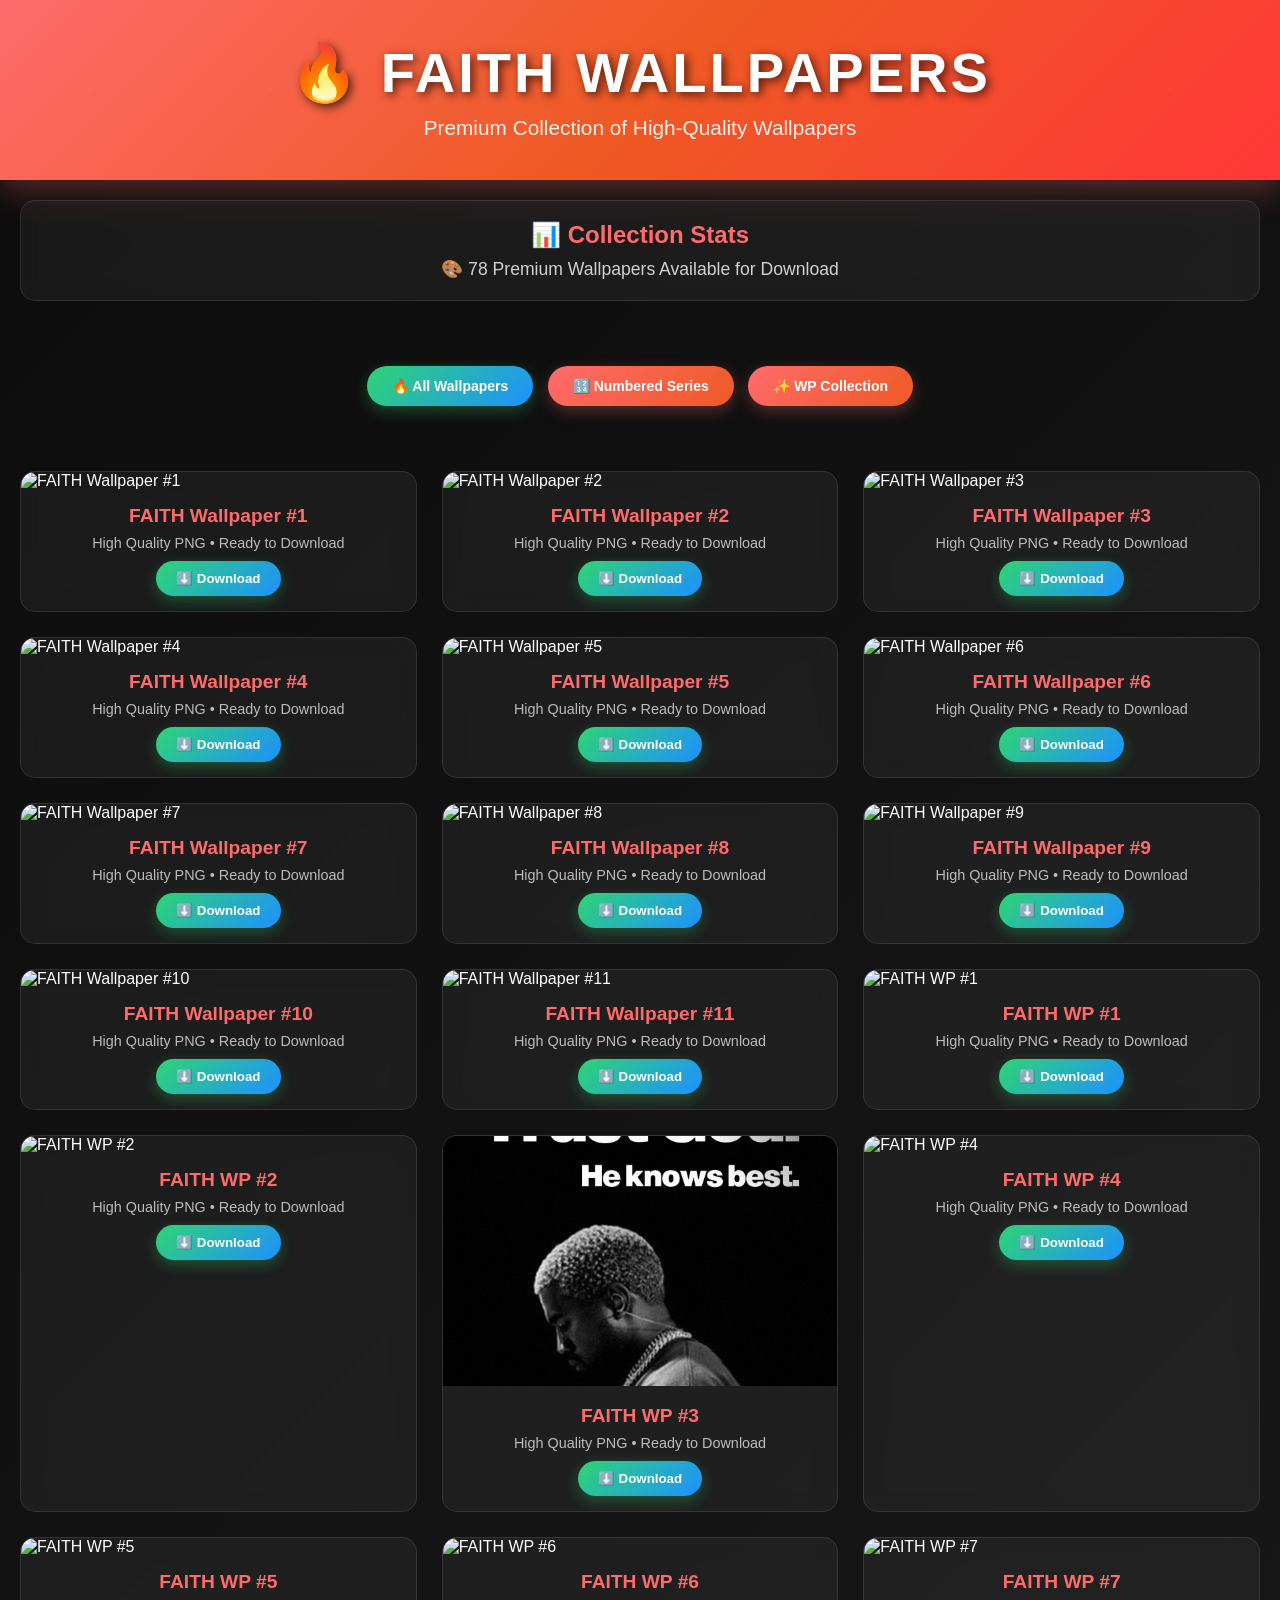
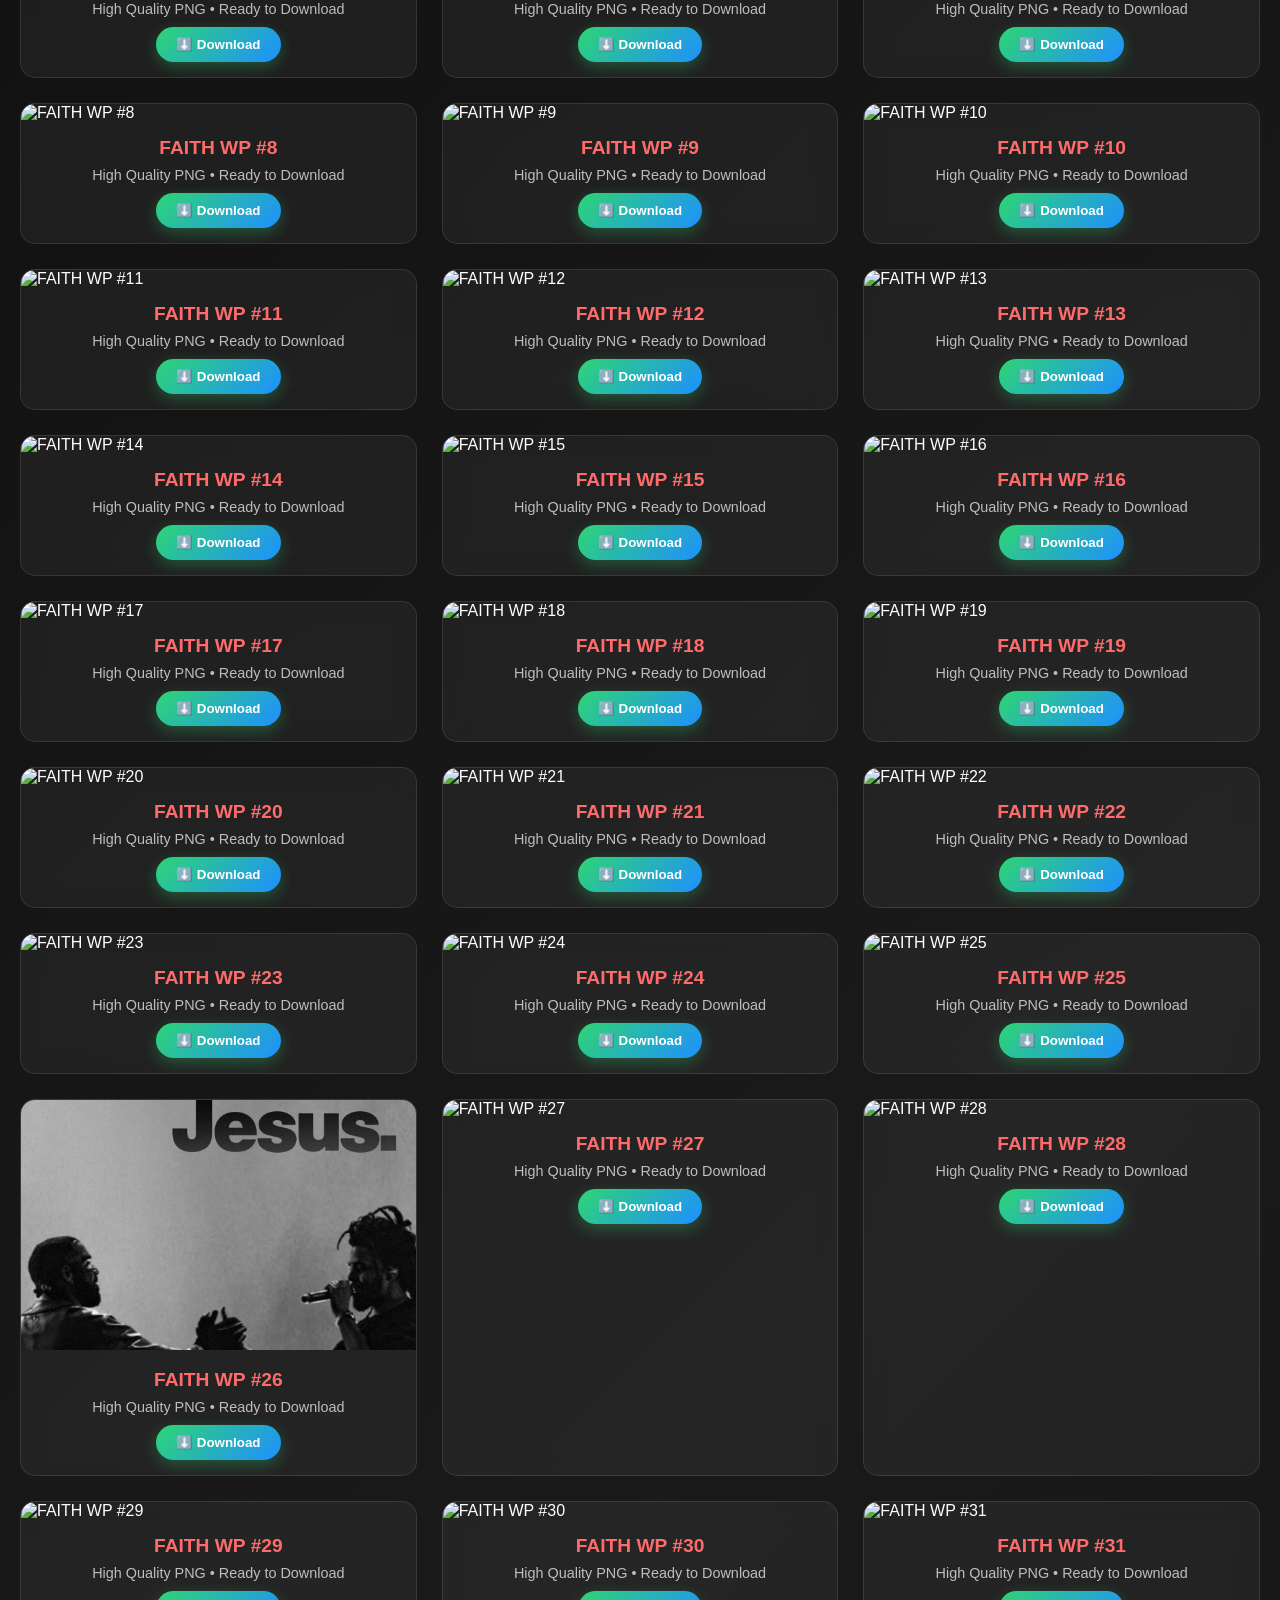
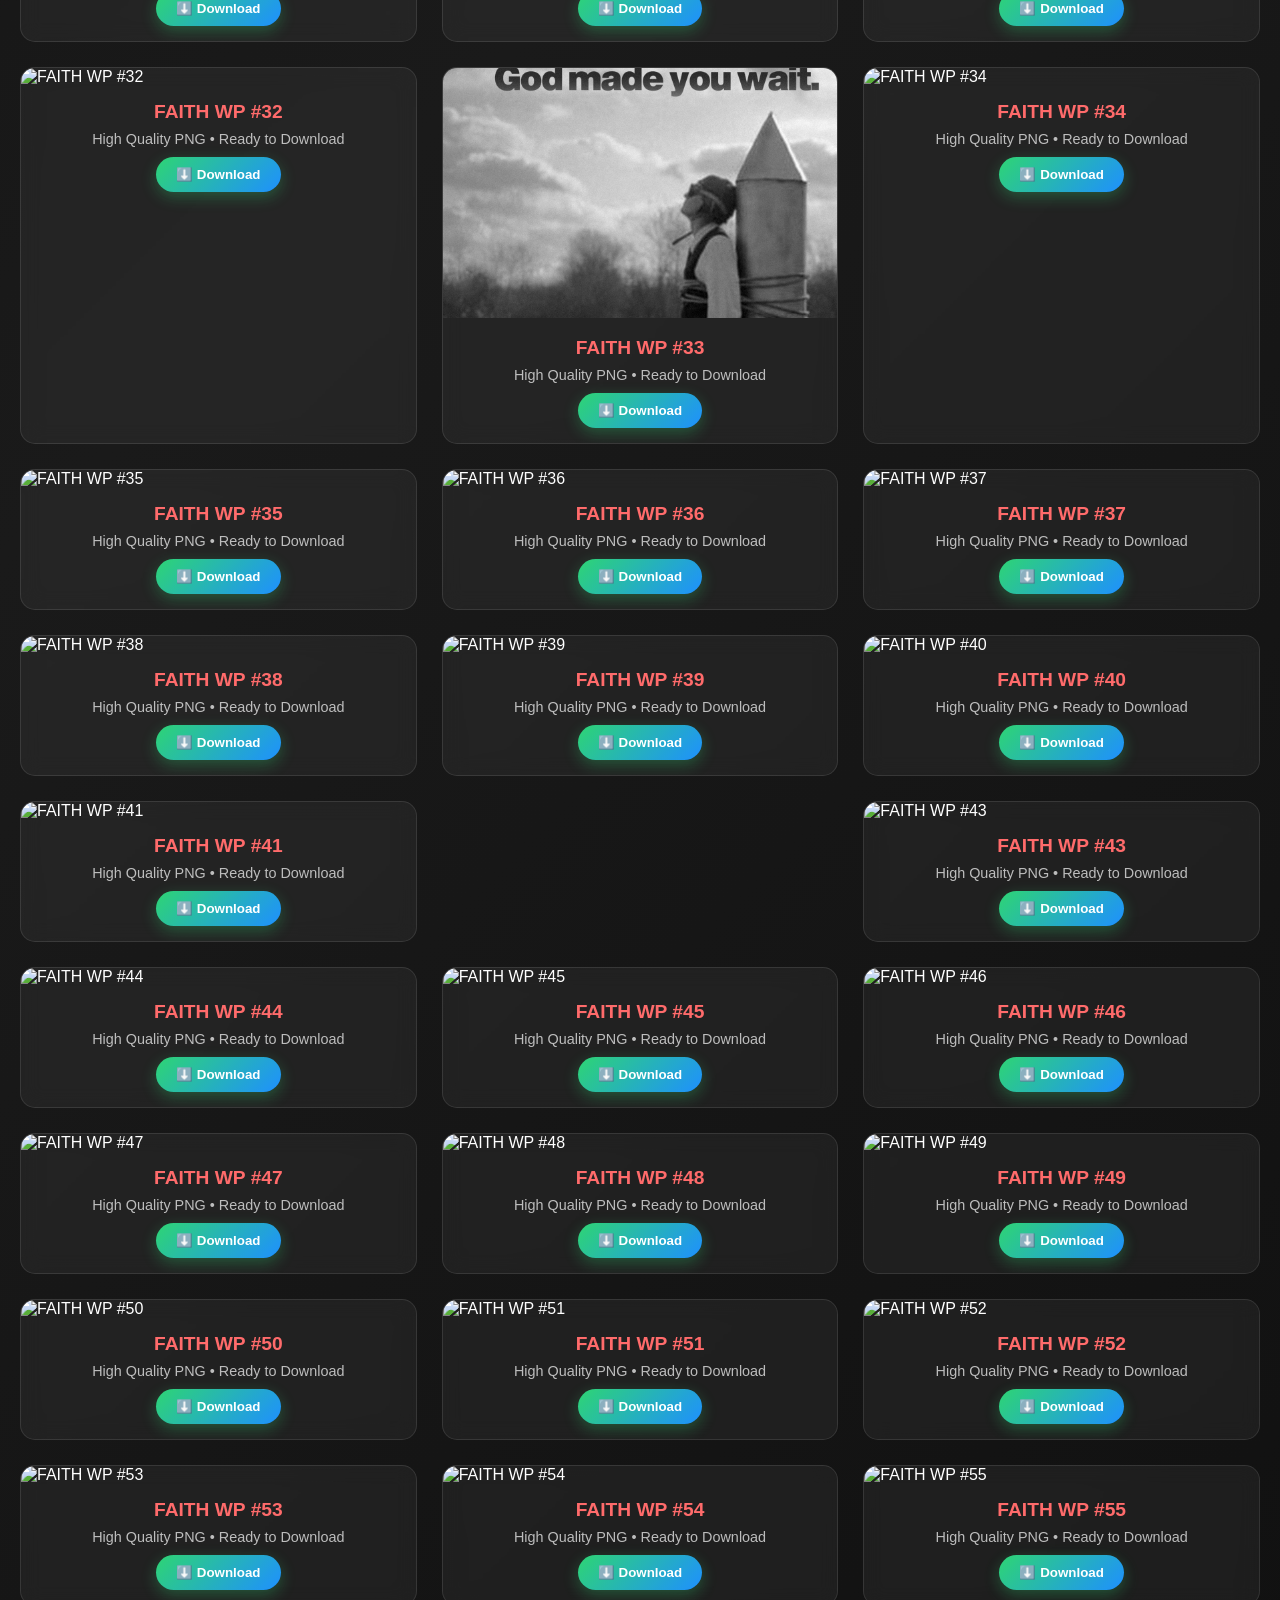
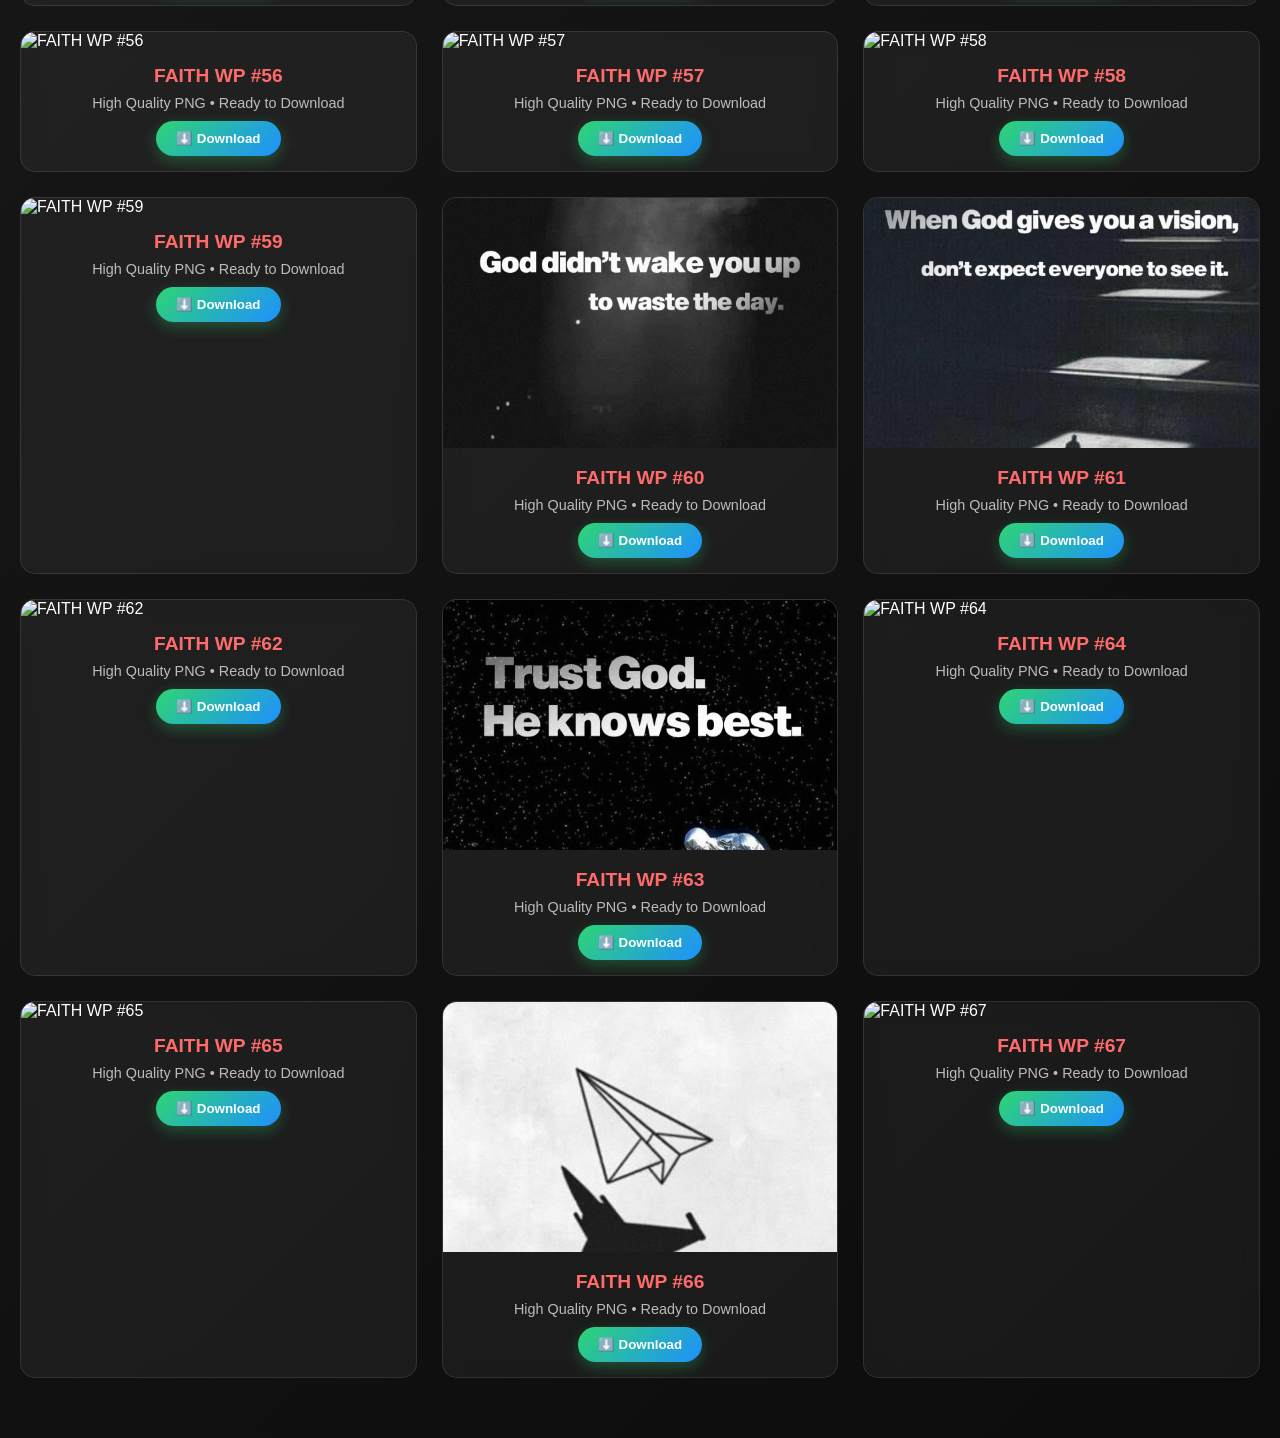
==== index.html @ 8d37fe73 "Initial commit" ====
<!DOCTYPE html>
<html lang="en">

<head>
   <meta charset="UTF-8">
   <meta name="viewport" content="width=device-width, initial-scale=1.0">
   <title>FAITH WALLPAPERS - Premium Collection</title>
   <style>
      * {
         margin: 0;
         padding: 0;
         box-sizing: border-box;
      }

      body {
         font-family: 'Arial', sans-serif;
         background: linear-gradient(135deg, #0c0c0c 0%, #1a1a1a 50%, #0c0c0c 100%);
         color: #ffffff;
         min-height: 100vh;
         overflow-x: hidden;
      }

      /* Header */
      .header {
         text-align: center;
         padding: 40px 20px;
         background: linear-gradient(135deg, #ff6b6b 0%, #ee5a24 50%, #ff3838 100%);
         box-shadow: 0 10px 30px rgba(255, 107, 107, 0.3);
         position: relative;
         overflow: hidden;
      }

      .header::before {
         content: '';
         position: absolute;
         top: 0;
         left: 0;
         right: 0;
         bottom: 0;
         background: url('data:image/svg+xml,<svg xmlns="http://www.w3.org/2000/svg" viewBox="0 0 100 100"><defs><pattern id="grain" width="100" height="100" patternUnits="userSpaceOnUse"><circle cx="50" cy="50" r="1" fill="rgba(255,255,255,0.1)"/></pattern></defs><rect width="100" height="100" fill="url(%23grain)"/></svg>');
         opacity: 0.3;
      }

      .header h1 {
         font-size: 3.5em;
         font-weight: bold;
         text-shadow: 3px 3px 10px rgba(0, 0, 0, 0.7);
         margin-bottom: 10px;
         letter-spacing: 3px;
         position: relative;
         z-index: 1;
      }

      .header p {
         font-size: 1.3em;
         opacity: 0.9;
         position: relative;
         z-index: 1;
      }

      /* Stats */
      .stats {
         text-align: center;
         padding: 20px;
         background: rgba(255, 255, 255, 0.05);
         margin: 20px;
         border-radius: 15px;
         backdrop-filter: blur(10px);
         border: 1px solid rgba(255, 255, 255, 0.1);
      }

      .stats h3 {
         font-size: 1.5em;
         margin-bottom: 10px;
         color: #ff6b6b;
      }

      .stats p {
         font-size: 1.1em;
         opacity: 0.8;
      }

      /* Gallery Container */
      .gallery-container {
         padding: 40px 20px;
         max-width: 1400px;
         margin: 0 auto;
      }

      /* Filter Controls */
      .filter-controls {
         text-align: center;
         margin-bottom: 40px;
      }

      .filter-btn {
         background: linear-gradient(135deg, #ff6b6b, #ee5a24);
         color: white;
         border: none;
         padding: 12px 25px;
         margin: 5px;
         border-radius: 25px;
         cursor: pointer;
         font-size: 14px;
         font-weight: bold;
         transition: all 0.3s ease;
         box-shadow: 0 5px 15px rgba(255, 107, 107, 0.3);
      }

      .filter-btn:hover {
         transform: translateY(-2px);
         box-shadow: 0 8px 25px rgba(255, 107, 107, 0.4);
      }

      .filter-btn.active {
         background: linear-gradient(135deg, #2ed573, #1e90ff);
         box-shadow: 0 5px 15px rgba(46, 213, 115, 0.3);
      }

      /* Gallery Grid */
      .gallery {
         display: grid;
         grid-template-columns: repeat(auto-fill, minmax(300px, 1fr));
         gap: 25px;
         padding: 20px 0;
      }

      .gallery-item {
         position: relative;
         background: rgba(255, 255, 255, 0.05);
         border-radius: 15px;
         overflow: hidden;
         transition: all 0.4s ease;
         border: 1px solid rgba(255, 255, 255, 0.1);
         backdrop-filter: blur(10px);
         cursor: pointer;
      }

      .gallery-item:hover {
         transform: translateY(-10px) scale(1.02);
         box-shadow: 0 20px 40px rgba(255, 107, 107, 0.3);
         border-color: #ff6b6b;
      }

      .gallery-item img {
         width: 100%;
         height: 250px;
         object-fit: cover;
         transition: transform 0.4s ease;
      }

      .gallery-item:hover img {
         transform: scale(1.1);
      }

      .gallery-item-info {
         padding: 15px;
         text-align: center;
      }

      .gallery-item-info h3 {
         font-size: 1.2em;
         margin-bottom: 8px;
         color: #ff6b6b;
      }

      .gallery-item-info p {
         opacity: 0.7;
         font-size: 0.9em;
      }

      .download-btn {
         background: linear-gradient(135deg, #2ed573, #1e90ff);
         color: white;
         border: none;
         padding: 10px 20px;
         border-radius: 20px;
         cursor: pointer;
         font-weight: bold;
         margin-top: 10px;
         transition: all 0.3s ease;
         box-shadow: 0 5px 15px rgba(46, 213, 115, 0.3);
      }

      .download-btn:hover {
         transform: translateY(-2px);
         box-shadow: 0 8px 25px rgba(46, 213, 115, 0.4);
      }

      /* Modal */
      .modal {
         display: none;
         position: fixed;
         z-index: 1000;
         left: 0;
         top: 0;
         width: 100%;
         height: 100%;
         background: rgba(0, 0, 0, 0.95);
         backdrop-filter: blur(10px);
      }

      .modal-content {
         position: relative;
         margin: auto;
         padding: 20px;
         width: 90%;
         max-width: 1000px;
         height: 100%;
         display: flex;
         align-items: center;
         justify-content: center;
         flex-direction: column;
      }

      .modal img {
         max-width: 100%;
         max-height: 80vh;
         border-radius: 15px;
         box-shadow: 0 20px 60px rgba(255, 107, 107, 0.5);
      }

      .modal-info {
         text-align: center;
         margin-top: 20px;
         color: white;
      }

      .modal-info h2 {
         font-size: 2em;
         margin-bottom: 10px;
         color: #ff6b6b;
      }

      .modal-controls {
         display: flex;
         gap: 15px;
         margin-top: 20px;
         flex-wrap: wrap;
         justify-content: center;
      }

      .modal-btn {
         background: linear-gradient(135deg, #ff6b6b, #ee5a24);
         color: white;
         border: none;
         padding: 12px 25px;
         border-radius: 25px;
         cursor: pointer;
         font-weight: bold;
         transition: all 0.3s ease;
         box-shadow: 0 5px 15px rgba(255, 107, 107, 0.3);
      }

      .modal-btn:hover {
         transform: translateY(-2px);
         box-shadow: 0 8px 25px rgba(255, 107, 107, 0.4);
      }

      .modal-btn.download {
         background: linear-gradient(135deg, #2ed573, #1e90ff);
         box-shadow: 0 5px 15px rgba(46, 213, 115, 0.3);
      }

      .modal-btn.download:hover {
         box-shadow: 0 8px 25px rgba(46, 213, 115, 0.4);
      }

      .close {
         position: absolute;
         top: 20px;
         right: 30px;
         color: #fff;
         font-size: 40px;
         font-weight: bold;
         cursor: pointer;
         z-index: 1001;
         transition: all 0.3s ease;
      }

      .close:hover {
         color: #ff6b6b;
         transform: scale(1.2);
      }

      /* Navigation arrows */
      .nav-arrow {
         position: absolute;
         top: 50%;
         transform: translateY(-50%);
         background: rgba(255, 107, 107, 0.8);
         color: white;
         border: none;
         width: 60px;
         height: 60px;
         border-radius: 50%;
         font-size: 24px;
         cursor: pointer;
         transition: all 0.3s ease;
         z-index: 1001;
      }

      .nav-arrow:hover {
         background: rgba(255, 107, 107, 1);
         transform: translateY(-50%) scale(1.1);
      }

      .nav-arrow.prev {
         left: 30px;
      }

      .nav-arrow.next {
         right: 30px;
      }

      /* Loading Animation */
      .loading {
         text-align: center;
         padding: 50px;
         font-size: 1.2em;
         color: #ff6b6b;
      }

      .loading::after {
         content: '';
         display: inline-block;
         width: 20px;
         height: 20px;
         border: 3px solid rgba(255, 107, 107, 0.3);
         border-radius: 50%;
         border-top-color: #ff6b6b;
         animation: spin 1s ease-in-out infinite;
         margin-left: 10px;
      }

      @keyframes spin {
         to {
            transform: rotate(360deg);
         }
      }

      /* Responsive Design */
      @media (max-width: 768px) {
         .header h1 {
            font-size: 2.5em;
         }

         .gallery {
            grid-template-columns: repeat(auto-fill, minmax(250px, 1fr));
            gap: 15px;
         }

         .modal-content {
            padding: 10px;
         }

         .nav-arrow {
            width: 50px;
            height: 50px;
            font-size: 20px;
         }

         .nav-arrow.prev {
            left: 15px;
         }

         .nav-arrow.next {
            right: 15px;
         }

         .modal-controls {
            flex-direction: column;
            align-items: center;
         }
      }

      /* Scroll to top button */
      .scroll-top {
         position: fixed;
         bottom: 30px;
         right: 30px;
         background: linear-gradient(135deg, #ff6b6b, #ee5a24);
         color: white;
         border: none;
         width: 60px;
         height: 60px;
         border-radius: 50%;
         font-size: 24px;
         cursor: pointer;
         display: none;
         transition: all 0.3s ease;
         box-shadow: 0 5px 15px rgba(255, 107, 107, 0.3);
         z-index: 100;
      }

      .scroll-top:hover {
         transform: translateY(-5px);
         box-shadow: 0 10px 25px rgba(255, 107, 107, 0.4);
      }

      .scroll-top.show {
         display: block;
         animation: fadeInUp 0.5s ease;
      }

      @keyframes fadeInUp {
         from {
            opacity: 0;
            transform: translateY(30px);
         }

         to {
            opacity: 1;
            transform: translateY(0);
         }
      }
   </style>
</head>

<body>
   <!-- Header -->
   <header class="header">
      <h1>🔥 FAITH WALLPAPERS</h1>
      <p>Premium Collection of High-Quality Wallpapers</p>
   </header>

   <!-- Stats -->
   <div class="stats">
      <h3>📊 Collection Stats</h3>
      <p id="totalImages">Loading awesome wallpapers...</p>
   </div>

   <!-- Gallery Container -->
   <div class="gallery-container">
      <!-- Filter Controls -->
      <div class="filter-controls">
         <button class="filter-btn active" data-filter="all">🔥 All Wallpapers</button>
         <button class="filter-btn" data-filter="numbered">🔢 Numbered Series</button>
         <button class="filter-btn" data-filter="wp">✨ WP Collection</button>
      </div>

      <!-- Loading -->
      <div class="loading" id="loading">Loading amazing wallpapers</div>

      <!-- Gallery -->
      <div class="gallery" id="gallery"></div>
   </div>

   <!-- Modal -->
   <div id="imageModal" class="modal">
      <div class="modal-content">
         <span class="close">&times;</span>
         <button class="nav-arrow prev" id="prevBtn">‹</button>
         <button class="nav-arrow next" id="nextBtn">›</button>
         <img id="modalImage" src="" alt="">
         <div class="modal-info">
            <h2 id="modalTitle"></h2>
            <div class="modal-controls">
               <button class="modal-btn download" id="downloadBtn">⬇️ Download</button>
               <button class="modal-btn" id="viewFullBtn">🖼️ View Full Size</button>
               <button class="modal-btn" id="shareBtn">📤 Share</button>
            </div>
         </div>
      </div>
   </div>

   <!-- Scroll to top -->
   <button class="scroll-top" id="scrollTop">↑</button>

   <script>
      // Image data
      const images = [
         // Numbered series
         '1.png', '2.png', '3.png', '4.png', '5.png', '6.png', '7.png', '8.png', '9.png', '10.png', '11.png',

         // WP series
         'wp1.png', 'wp2.png', 'wp3.png', 'wp4.png', 'wp5.png', 'wp6.png', 'wp7.png', 'wp8.png', 'wp9.png', 'wp10.png',
         'wp11.png', 'wp12.png', 'wp13.png', 'wp14.png', 'wp15.png', 'wp16.png', 'wp17.png', 'wp18.png', 'wp19.png', 'wp20.png',
         'wp21.png', 'wp22.png', 'wp23.png', 'wp24.png', 'wp25.png', 'wp26.png', 'wp27.png', 'wp28.png', 'wp29.png', 'wp30.png',
         'wp31.png', 'wp32.png', 'wp33.png', 'wp34.png', 'wp35.png', 'wp36.png', 'wp37.png', 'wp38.png', 'wp39.png', 'wp40.png',
         'wp41.png', 'wp42.png', 'wp43.png', 'wp44.png', 'wp45.png', 'wp46.png', 'wp47.png', 'wp48.png', 'wp49.png', 'wp50.png',
         'wp51.png', 'wp52.png', 'wp53.png', 'wp54.png', 'wp55.png', 'wp56.png', 'wp57.png', 'wp58.png', 'wp59.png', 'wp60.png',
         'wp61.png', 'wp62.png', 'wp63.png', 'wp64.png', 'wp65.png', 'wp66.png', 'wp67.png'
      ];

      let currentImages = [...images];
      let currentImageIndex = 0;

      // DOM elements
      const gallery = document.getElementById('gallery');
      const loading = document.getElementById('loading');
      const modal = document.getElementById('imageModal');
      const modalImage = document.getElementById('modalImage');
      const modalTitle = document.getElementById('modalTitle');
      const closeBtn = document.querySelector('.close');
      const downloadBtn = document.getElementById('downloadBtn');
      const viewFullBtn = document.getElementById('viewFullBtn');
      const shareBtn = document.getElementById('shareBtn');
      const prevBtn = document.getElementById('prevBtn');
      const nextBtn = document.getElementById('nextBtn');
      const scrollTopBtn = document.getElementById('scrollTop');
      const totalImagesEl = document.getElementById('totalImages');

      // Initialize
      document.addEventListener('DOMContentLoaded', function () {
         loadGallery();
         setupEventListeners();
         updateStats();
      });

      function updateStats() {
         totalImagesEl.textContent = `🎨 ${images.length} Premium Wallpapers Available for Download`;
      }

      function loadGallery() {
         loading.style.display = 'block';
         gallery.innerHTML = '';

         setTimeout(() => {
            currentImages.forEach((image, index) => {
               const galleryItem = createGalleryItem(image, index);
               gallery.appendChild(galleryItem);
            });

            loading.style.display = 'none';

            // Add entrance animation
            const items = document.querySelectorAll('.gallery-item');
            items.forEach((item, index) => {
               setTimeout(() => {
                  item.style.opacity = '0';
                  item.style.transform = 'translateY(30px)';
                  item.style.transition = 'all 0.5s ease';
                  setTimeout(() => {
                     item.style.opacity = '1';
                     item.style.transform = 'translateY(0)';
                  }, 50);
               }, index * 50);
            });
         }, 500);
      }

      function createGalleryItem(imageName, index) {
         const item = document.createElement('div');
         item.className = 'gallery-item';
         item.dataset.category = getCategory(imageName);

         const imageTitle = formatImageName(imageName);
         const imagePath = `images/FAITH PNG/${imageName}`;

         item.innerHTML = `
                <img src="${imagePath}" alt="${imageTitle}" loading="lazy">
                <div class="gallery-item-info">
                    <h3>${imageTitle}</h3>
                    <p>High Quality PNG • Ready to Download</p>
                    <button class="download-btn" onclick="downloadImage('${imagePath}', '${imageName}')">
                        ⬇️ Download
                    </button>
                </div>
            `;

         // Open modal on click
         item.addEventListener('click', (e) => {
            if (!e.target.classList.contains('download-btn')) {
               openModal(index);
            }
         });

         return item;
      }

      function getCategory(imageName) {
         if (imageName.startsWith('wp')) return 'wp';
         if (/^\d+\.png$/.test(imageName)) return 'numbered';
         return 'other';
      }

      function formatImageName(imageName) {
         const name = imageName.replace('.png', '');
         if (name.startsWith('wp')) {
            const num = name.replace('wp', '');
            return `FAITH WP #${num}`;
         } else if (/^\d+$/.test(name)) {
            return `FAITH Wallpaper #${name}`;
         }
         return `FAITH ${name}`;
      }

      function setupEventListeners() {
         // Filter buttons
         document.querySelectorAll('.filter-btn').forEach(btn => {
            btn.addEventListener('click', (e) => {
               // Update active button
               document.querySelectorAll('.filter-btn').forEach(b => b.classList.remove('active'));
               e.target.classList.add('active');

               // Filter images
               const filter = e.target.dataset.filter;
               filterImages(filter);
            });
         });

         // Modal controls
         closeBtn.addEventListener('click', closeModal);
         modal.addEventListener('click', (e) => {
            if (e.target === modal) closeModal();
         });

         downloadBtn.addEventListener('click', () => {
            const currentImage = currentImages[currentImageIndex];
            downloadImage(`images/FAITH PNG/${currentImage}`, currentImage);
         });

         viewFullBtn.addEventListener('click', () => {
            const currentImage = currentImages[currentImageIndex];
            window.open(`images/FAITH PNG/${currentImage}`, '_blank');
         });

         shareBtn.addEventListener('click', () => {
            if (navigator.share) {
               const currentImage = currentImages[currentImageIndex];
               navigator.share({
                  title: formatImageName(currentImage),
                  text: 'Check out this amazing FAITH wallpaper!',
                  url: window.location.href
               });
            } else {
               // Fallback - copy URL to clipboard
               navigator.clipboard.writeText(window.location.href);
               alert('Link copied to clipboard!');
            }
         });

         prevBtn.addEventListener('click', showPrevImage);
         nextBtn.addEventListener('click', showNextImage);

         // Keyboard navigation
         document.addEventListener('keydown', (e) => {
            if (modal.style.display === 'block') {
               if (e.key === 'Escape') closeModal();
               if (e.key === 'ArrowLeft') showPrevImage();
               if (e.key === 'ArrowRight') showNextImage();
            }
         });

         // Scroll to top
         window.addEventListener('scroll', () => {
            if (window.pageYOffset > 300) {
               scrollTopBtn.classList.add('show');
            } else {
               scrollTopBtn.classList.remove('show');
            }
         });

         scrollTopBtn.addEventListener('click', () => {
            window.scrollTo({ top: 0, behavior: 'smooth' });
         });
      }

      function filterImages(filter) {
         if (filter === 'all') {
            currentImages = [...images];
         } else {
            currentImages = images.filter(img => getCategory(img) === filter);
         }
         loadGallery();
      }

      function openModal(index) {
         currentImageIndex = index;
         const imageName = currentImages[index];
         const imagePath = `images/FAITH PNG/${imageName}`;

         modalImage.src = imagePath;
         modalTitle.textContent = formatImageName(imageName);
         modal.style.display = 'block';
         document.body.style.overflow = 'hidden';

         // Update navigation buttons
         prevBtn.style.display = index > 0 ? 'block' : 'none';
         nextBtn.style.display = index < currentImages.length - 1 ? 'block' : 'none';
      }

      function closeModal() {
         modal.style.display = 'none';
         document.body.style.overflow = 'auto';
      }

      function showPrevImage() {
         if (currentImageIndex > 0) {
            openModal(currentImageIndex - 1);
         }
      }

      function showNextImage() {
         if (currentImageIndex < currentImages.length - 1) {
            openModal(currentImageIndex + 1);
         }
      }

      function downloadImage(imagePath, imageName) {
         const link = document.createElement('a');
         link.href = imagePath;
         link.download = imageName;
         link.target = '_blank';
         document.body.appendChild(link);
         link.click();
         document.body.removeChild(link);

         // Show download notification
         showNotification(`📁 ${formatImageName(imageName)} downloaded!`);
      }

      function showNotification(message) {
         const notification = document.createElement('div');
         notification.style.cssText = `
                position: fixed;
                top: 20px;
                right: 20px;
                background: linear-gradient(135deg, #2ed573, #1e90ff);
                color: white;
                padding: 15px 25px;
                border-radius: 10px;
                box-shadow: 0 10px 30px rgba(46, 213, 115, 0.3);
                z-index: 10000;
                font-weight: bold;
                animation: slideInRight 0.5s ease;
            `;
         notification.textContent = message;

         document.body.appendChild(notification);

         setTimeout(() => {
            notification.style.animation = 'slideOutRight 0.5s ease';
            setTimeout(() => {
               document.body.removeChild(notification);
            }, 500);
         }, 3000);
      }

      // Add CSS for notification animations
      const style = document.createElement('style');
      style.textContent = `
            @keyframes slideInRight {
                from { transform: translateX(100%); opacity: 0; }
                to { transform: translateX(0); opacity: 1; }
            }
            @keyframes slideOutRight {
                from { transform: translateX(0); opacity: 1; }
                to { transform: translateX(100%); opacity: 0; }
            }
        `;
      document.head.appendChild(style);
   </script>
</body>

</html>
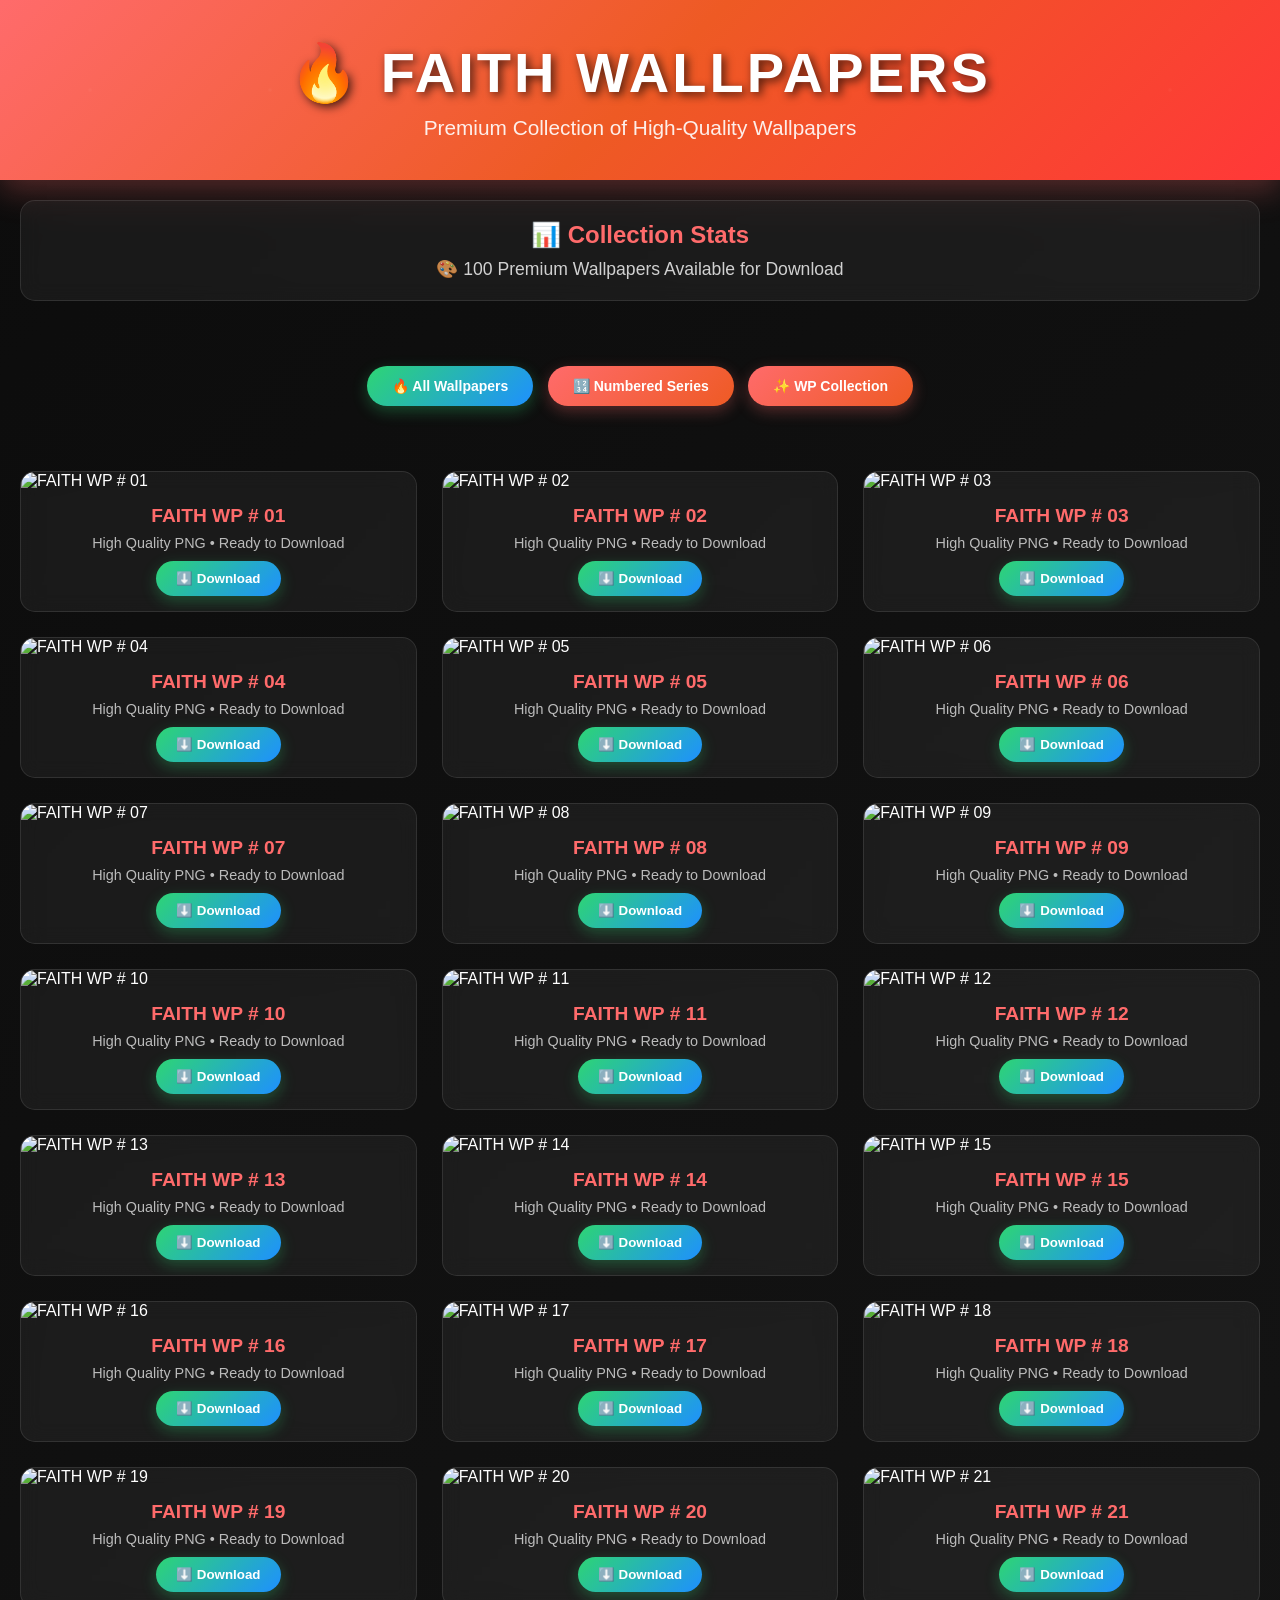
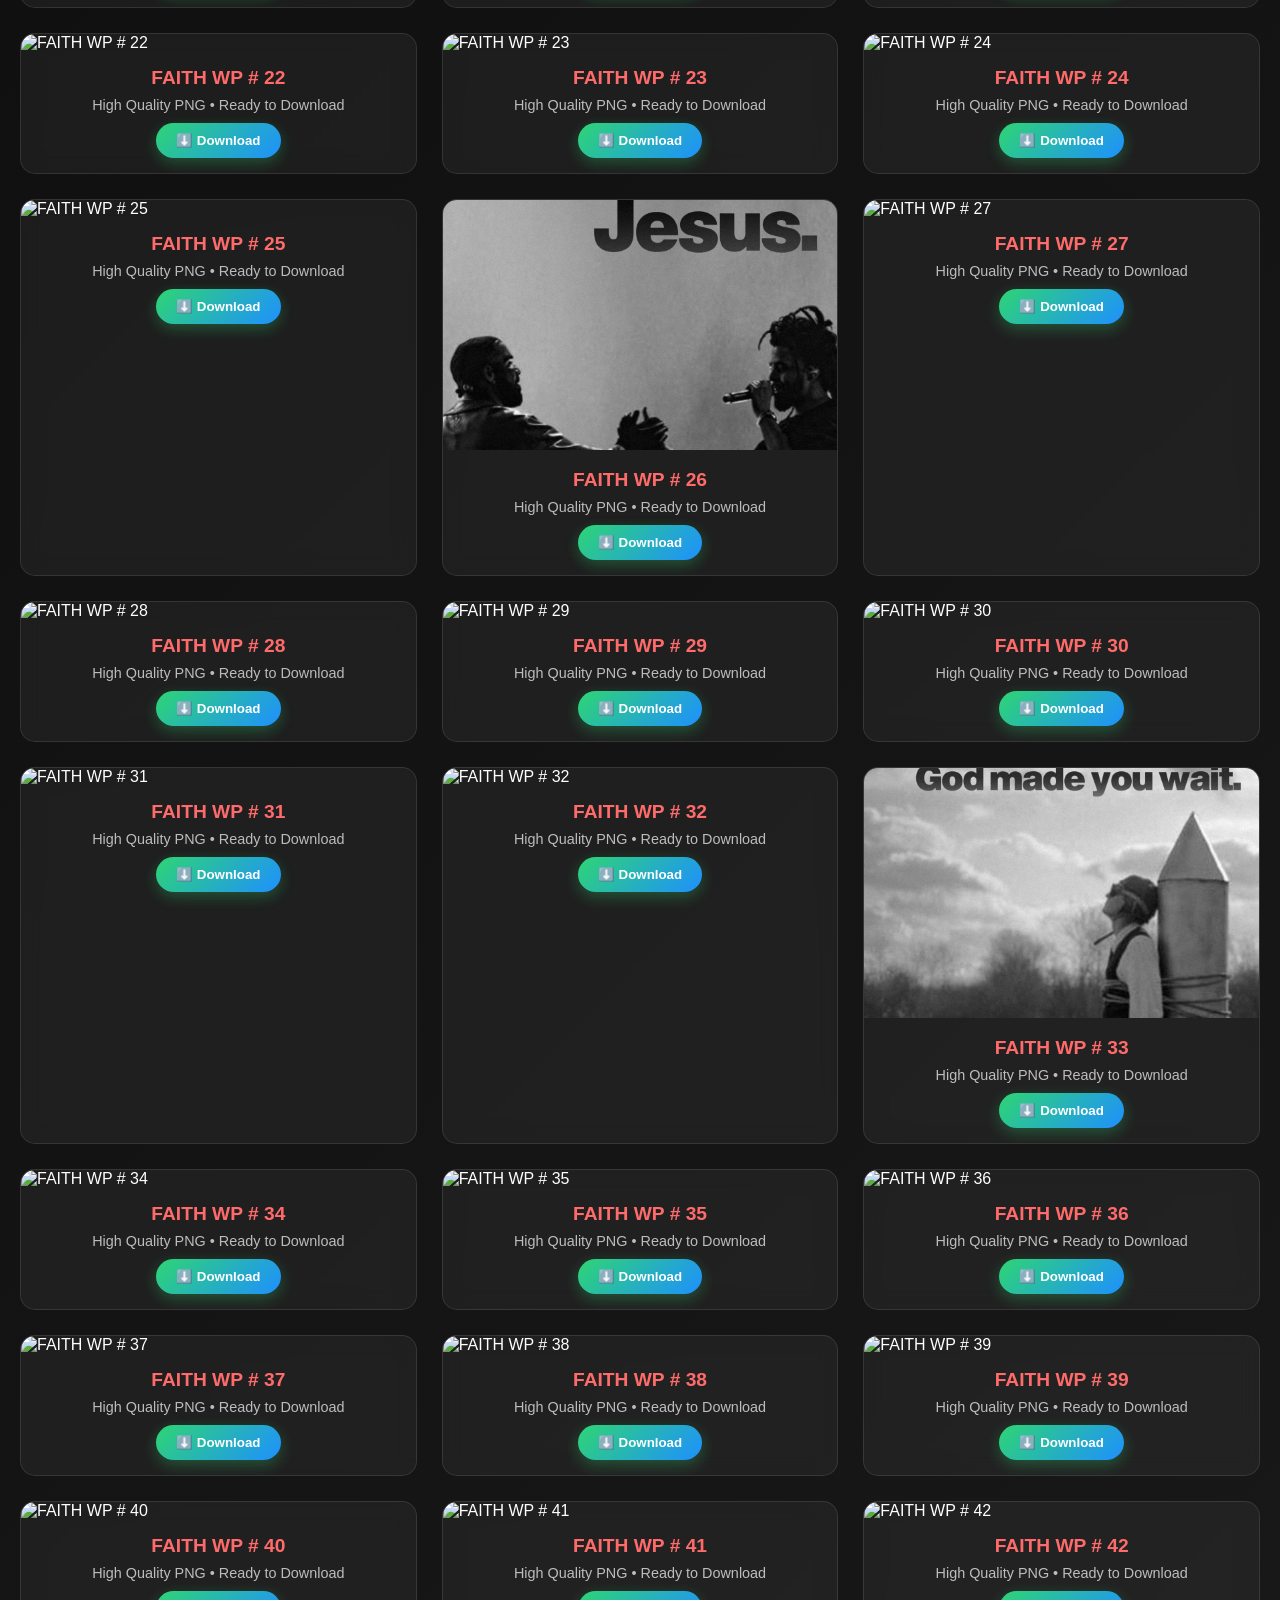
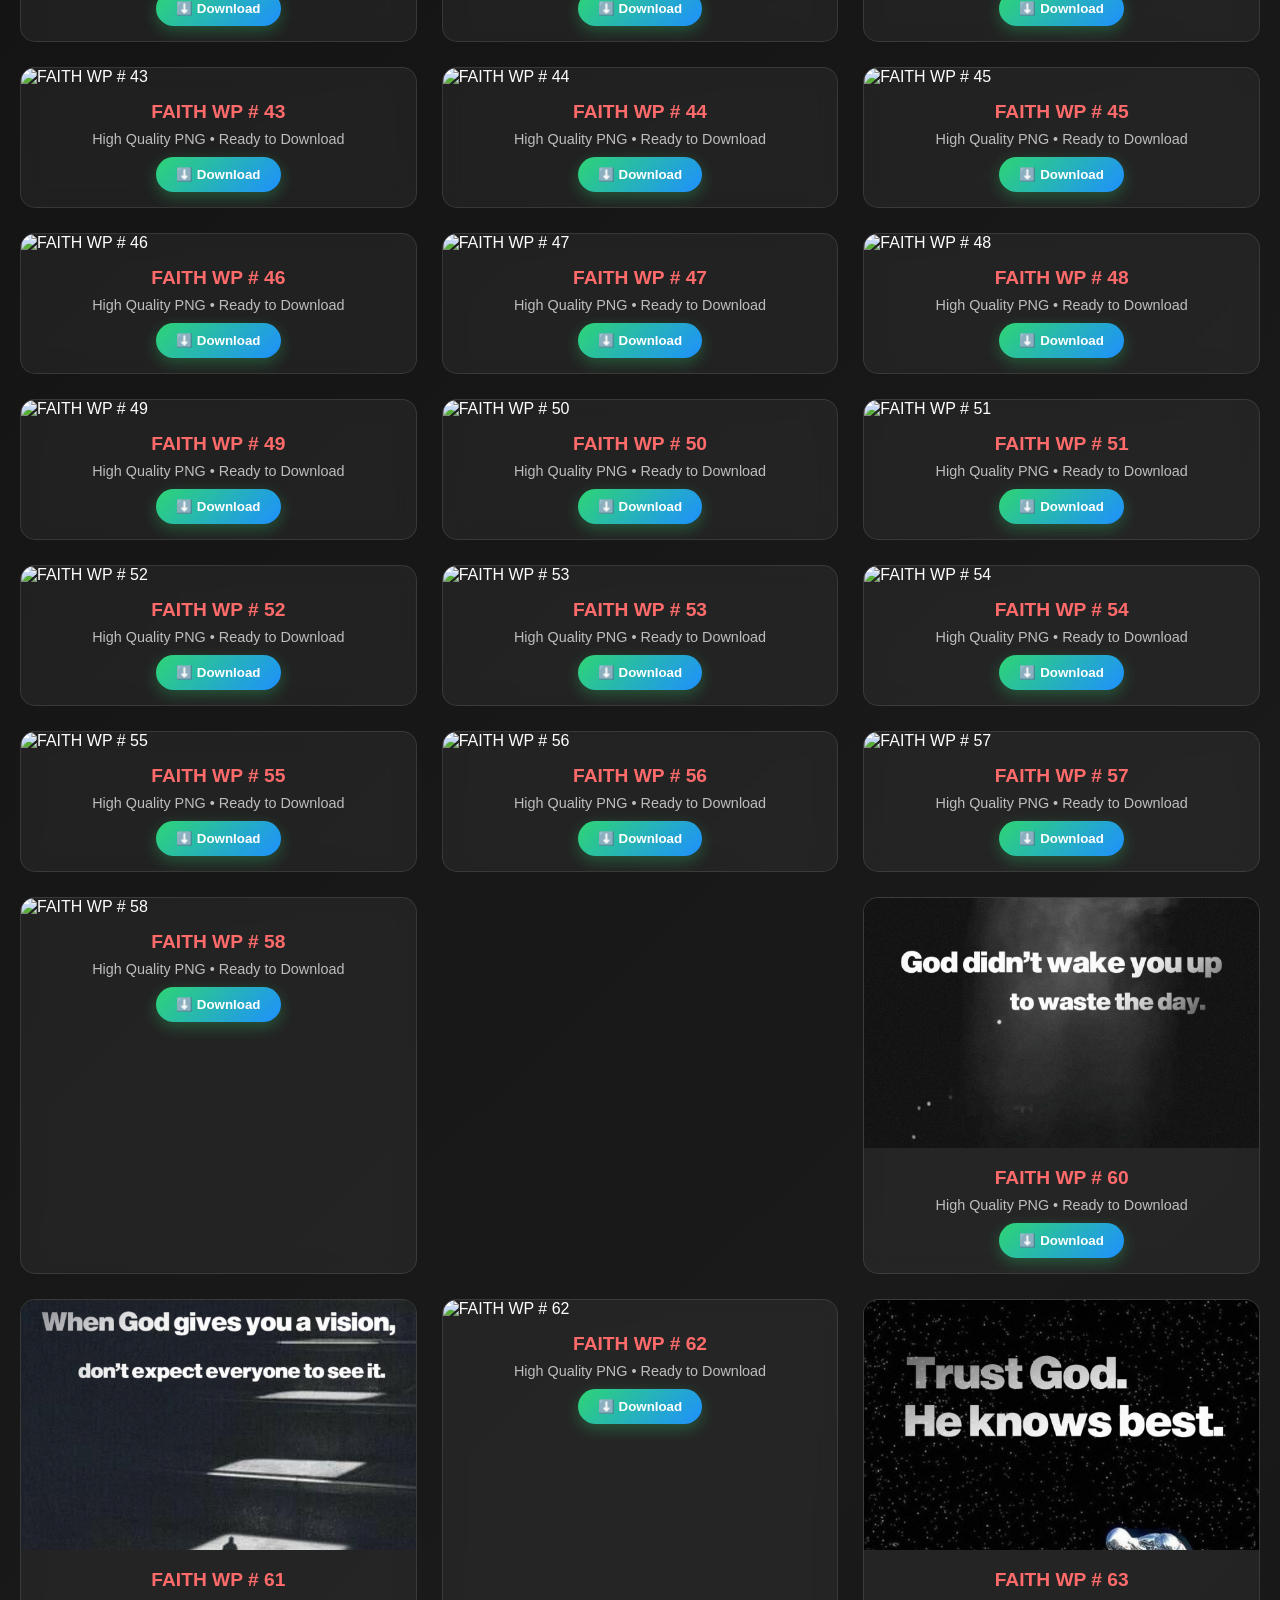
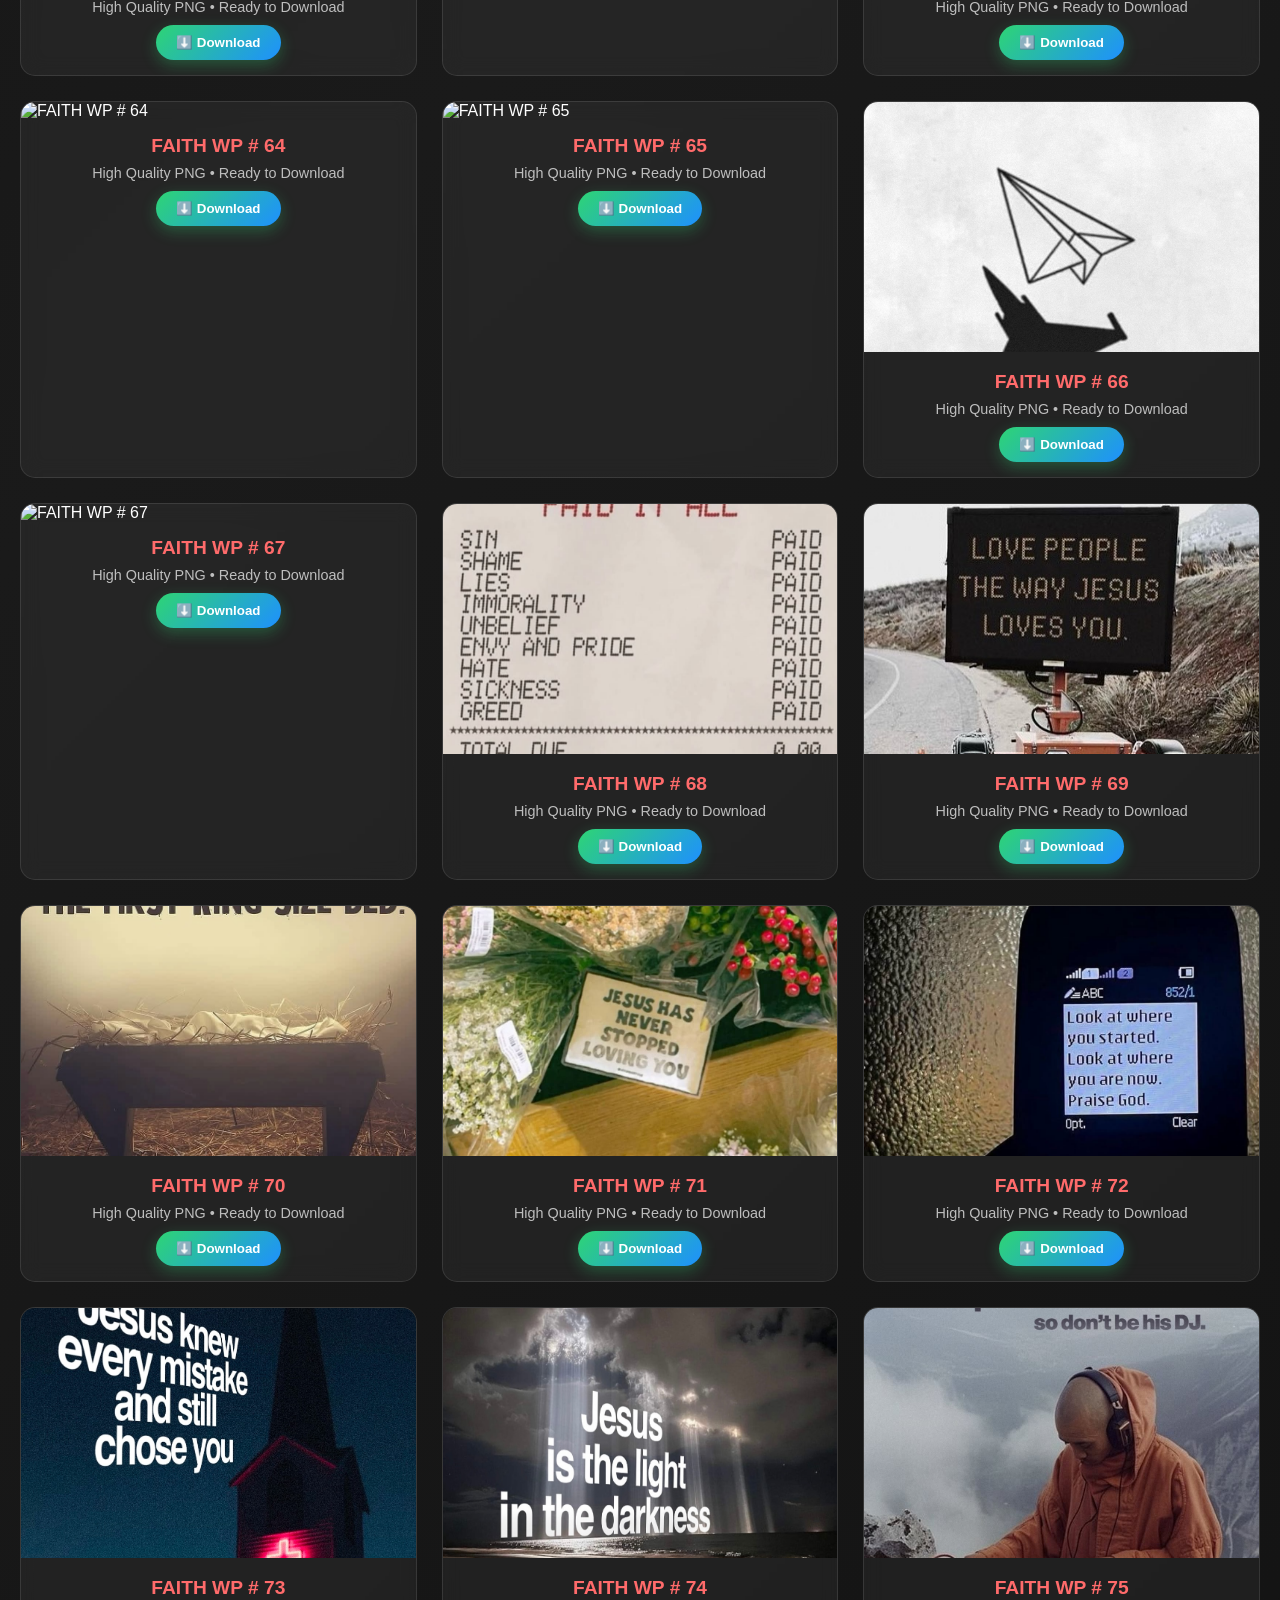
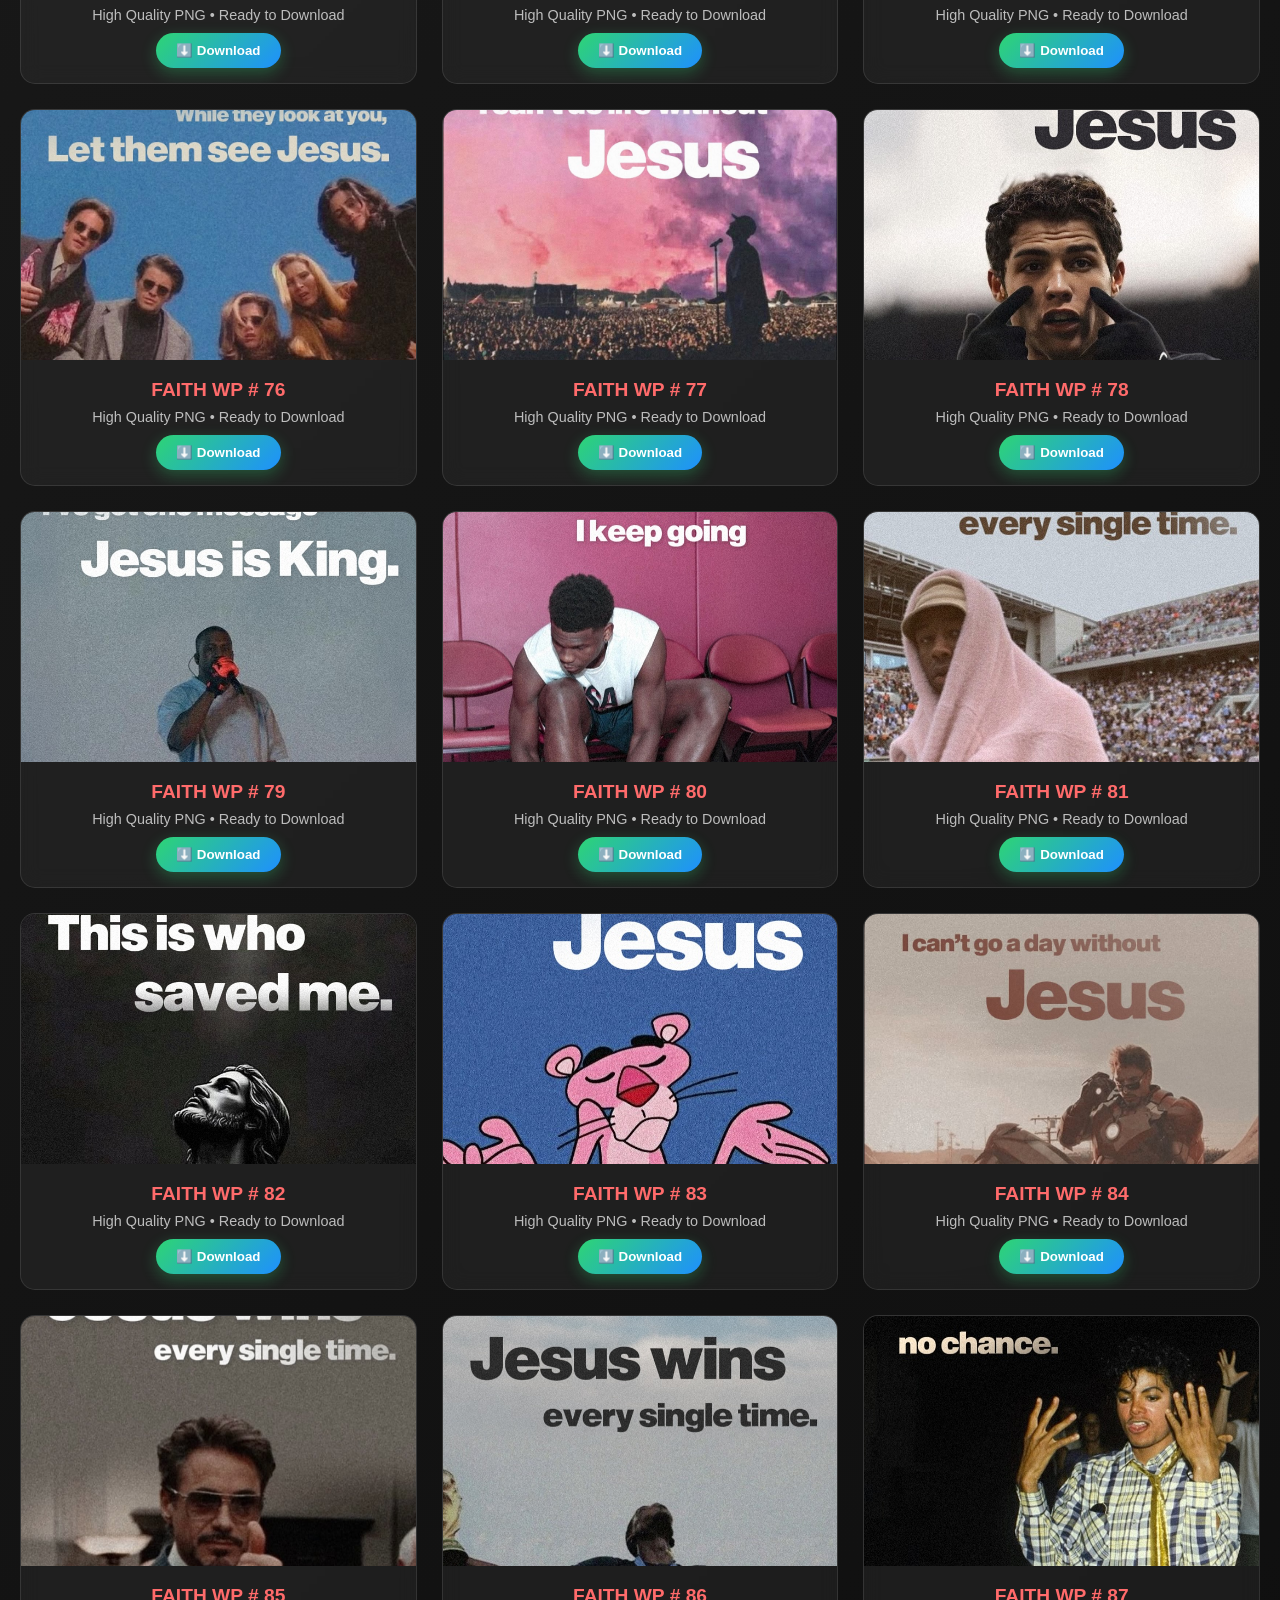
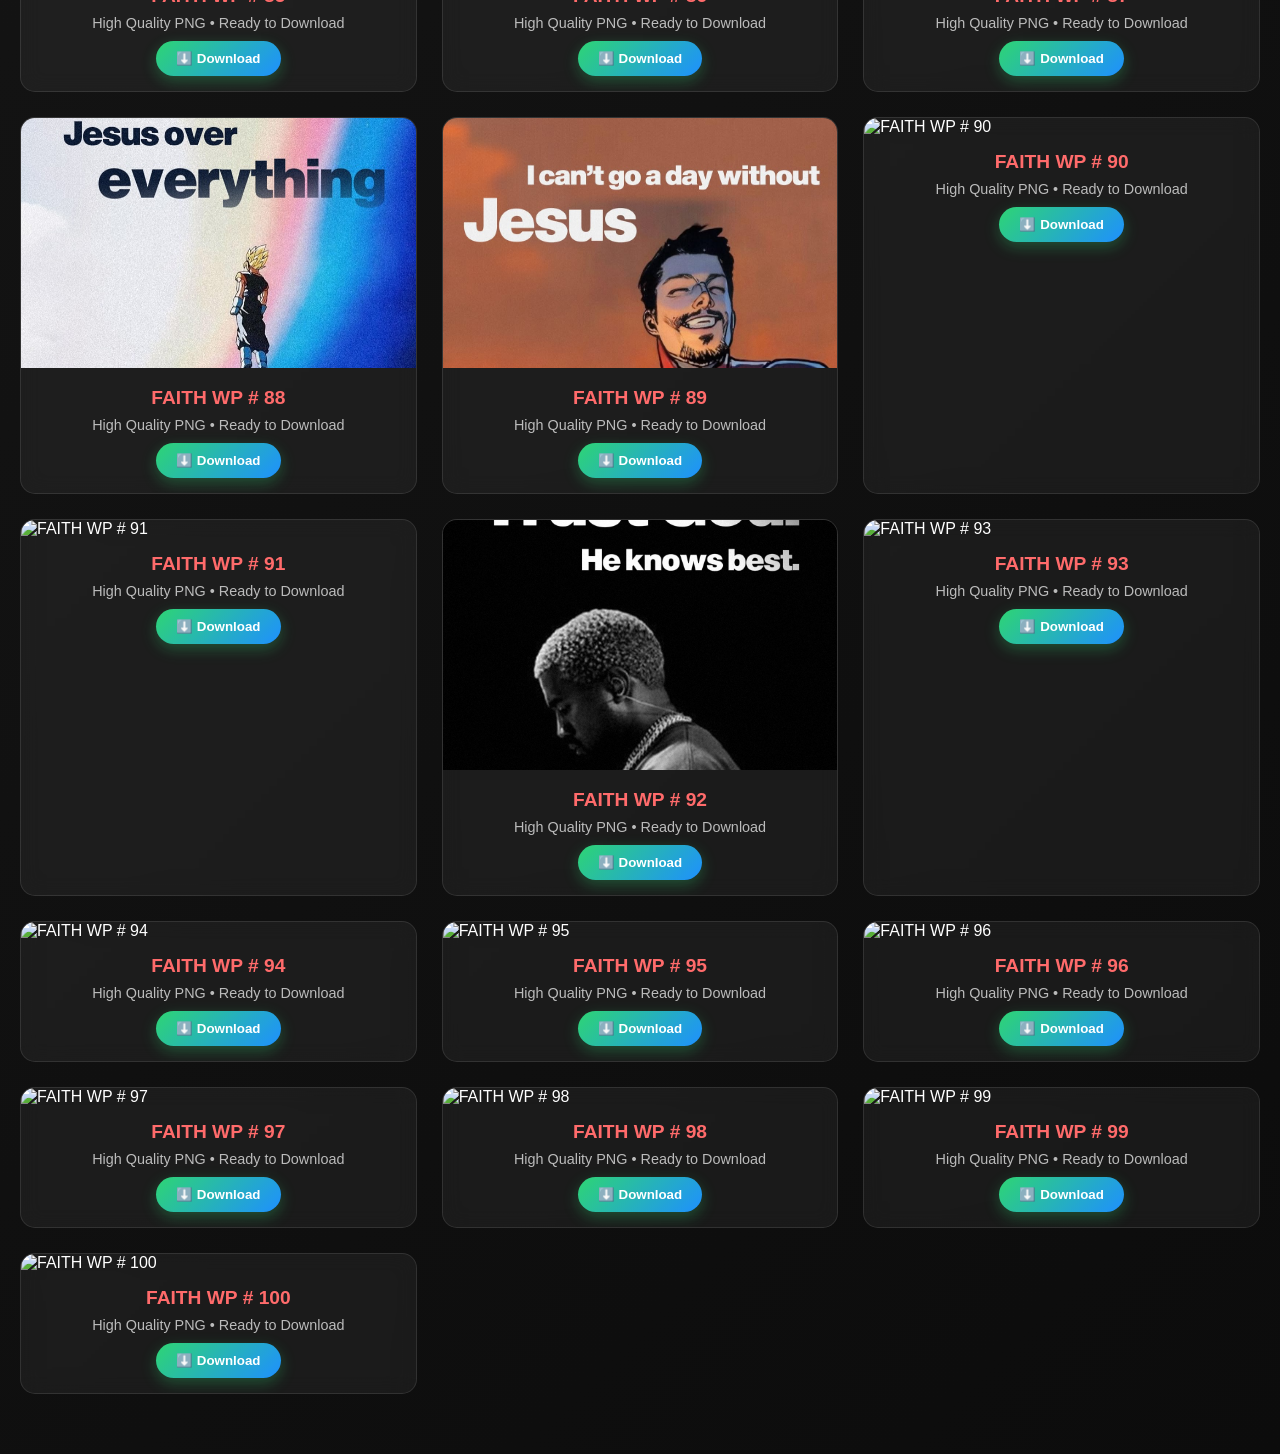
==== commit 537c4884: "Update index.html novi update 100 slika" ====
--- a/index.html
+++ b/index.html
@@ -470,17 +470,17 @@
    <script>
       // Image data
       const images = [
-         // Numbered series
-         '1.png', '2.png', '3.png', '4.png', '5.png', '6.png', '7.png', '8.png', '9.png', '10.png', '11.png',
-
-         // WP series
-         'wp1.png', 'wp2.png', 'wp3.png', 'wp4.png', 'wp5.png', 'wp6.png', 'wp7.png', 'wp8.png', 'wp9.png', 'wp10.png',
-         'wp11.png', 'wp12.png', 'wp13.png', 'wp14.png', 'wp15.png', 'wp16.png', 'wp17.png', 'wp18.png', 'wp19.png', 'wp20.png',
-         'wp21.png', 'wp22.png', 'wp23.png', 'wp24.png', 'wp25.png', 'wp26.png', 'wp27.png', 'wp28.png', 'wp29.png', 'wp30.png',
-         'wp31.png', 'wp32.png', 'wp33.png', 'wp34.png', 'wp35.png', 'wp36.png', 'wp37.png', 'wp38.png', 'wp39.png', 'wp40.png',
-         'wp41.png', 'wp42.png', 'wp43.png', 'wp44.png', 'wp45.png', 'wp46.png', 'wp47.png', 'wp48.png', 'wp49.png', 'wp50.png',
-         'wp51.png', 'wp52.png', 'wp53.png', 'wp54.png', 'wp55.png', 'wp56.png', 'wp57.png', 'wp58.png', 'wp59.png', 'wp60.png',
-         'wp61.png', 'wp62.png', 'wp63.png', 'wp64.png', 'wp65.png', 'wp66.png', 'wp67.png'
+         // WP series - updated to match current file names
+         'wp 01.png', 'wp 02.png', 'wp 03.png', 'wp 04.png', 'wp 05.png', 'wp 06.png', 'wp 07.png', 'wp 08.png', 'wp 09.png', 'wp 10.png',
+         'wp 11.png', 'wp 12.png', 'wp 13.png', 'wp 14.png', 'wp 15.png', 'wp 16.png', 'wp 17.png', 'wp 18.png', 'wp 19.png', 'wp 20.png',
+         'wp 21.png', 'wp 22.png', 'wp 23.png', 'wp 24.png', 'wp 25.png', 'wp 26.png', 'wp 27.png', 'wp 28.png', 'wp 29.png', 'wp 30.png',
+         'wp 31.png', 'wp 32.png', 'wp 33.png', 'wp 34.png', 'wp 35.png', 'wp 36.png', 'wp 37.png', 'wp 38.png', 'wp 39.png', 'wp 40.png',
+         'wp 41.png', 'wp 42.png', 'wp 43.png', 'wp 44.png', 'wp 45.png', 'wp 46.png', 'wp 47.png', 'wp 48.png', 'wp 49.png', 'wp 50.png',
+         'wp 51.png', 'wp 52.png', 'wp 53.png', 'wp 54.png', 'wp 55.png', 'wp 56.png', 'wp 57.png', 'wp 58.png', 'wp 59.png', 'wp 60.png',
+         'wp 61.png', 'wp 62.png', 'wp 63.png', 'wp 64.png', 'wp 65.png', 'wp 66.png', 'wp 67.png', 'wp 68.png', 'wp 69.png', 'wp 70.png',
+         'wp 71.png', 'wp 72.png', 'wp 73.png', 'wp 74.png', 'wp 75.png', 'wp 76.png', 'wp 77.png', 'wp 78.png', 'wp 79.png', 'wp 80.png',
+         'wp 81.png', 'wp 82.png', 'wp 83.png', 'wp 84.png', 'wp 85.png', 'wp 86.png', 'wp 87.png', 'wp 88.png', 'wp 89.png', 'wp 90.png',
+         'wp 91.png', 'wp 92.png', 'wp 93.png', 'wp 94.png', 'wp 95.png', 'wp 96.png', 'wp 97.png', 'wp 98.png', 'wp 99.png', 'wp 100.png'
       ];
 
       let currentImages = [...images];
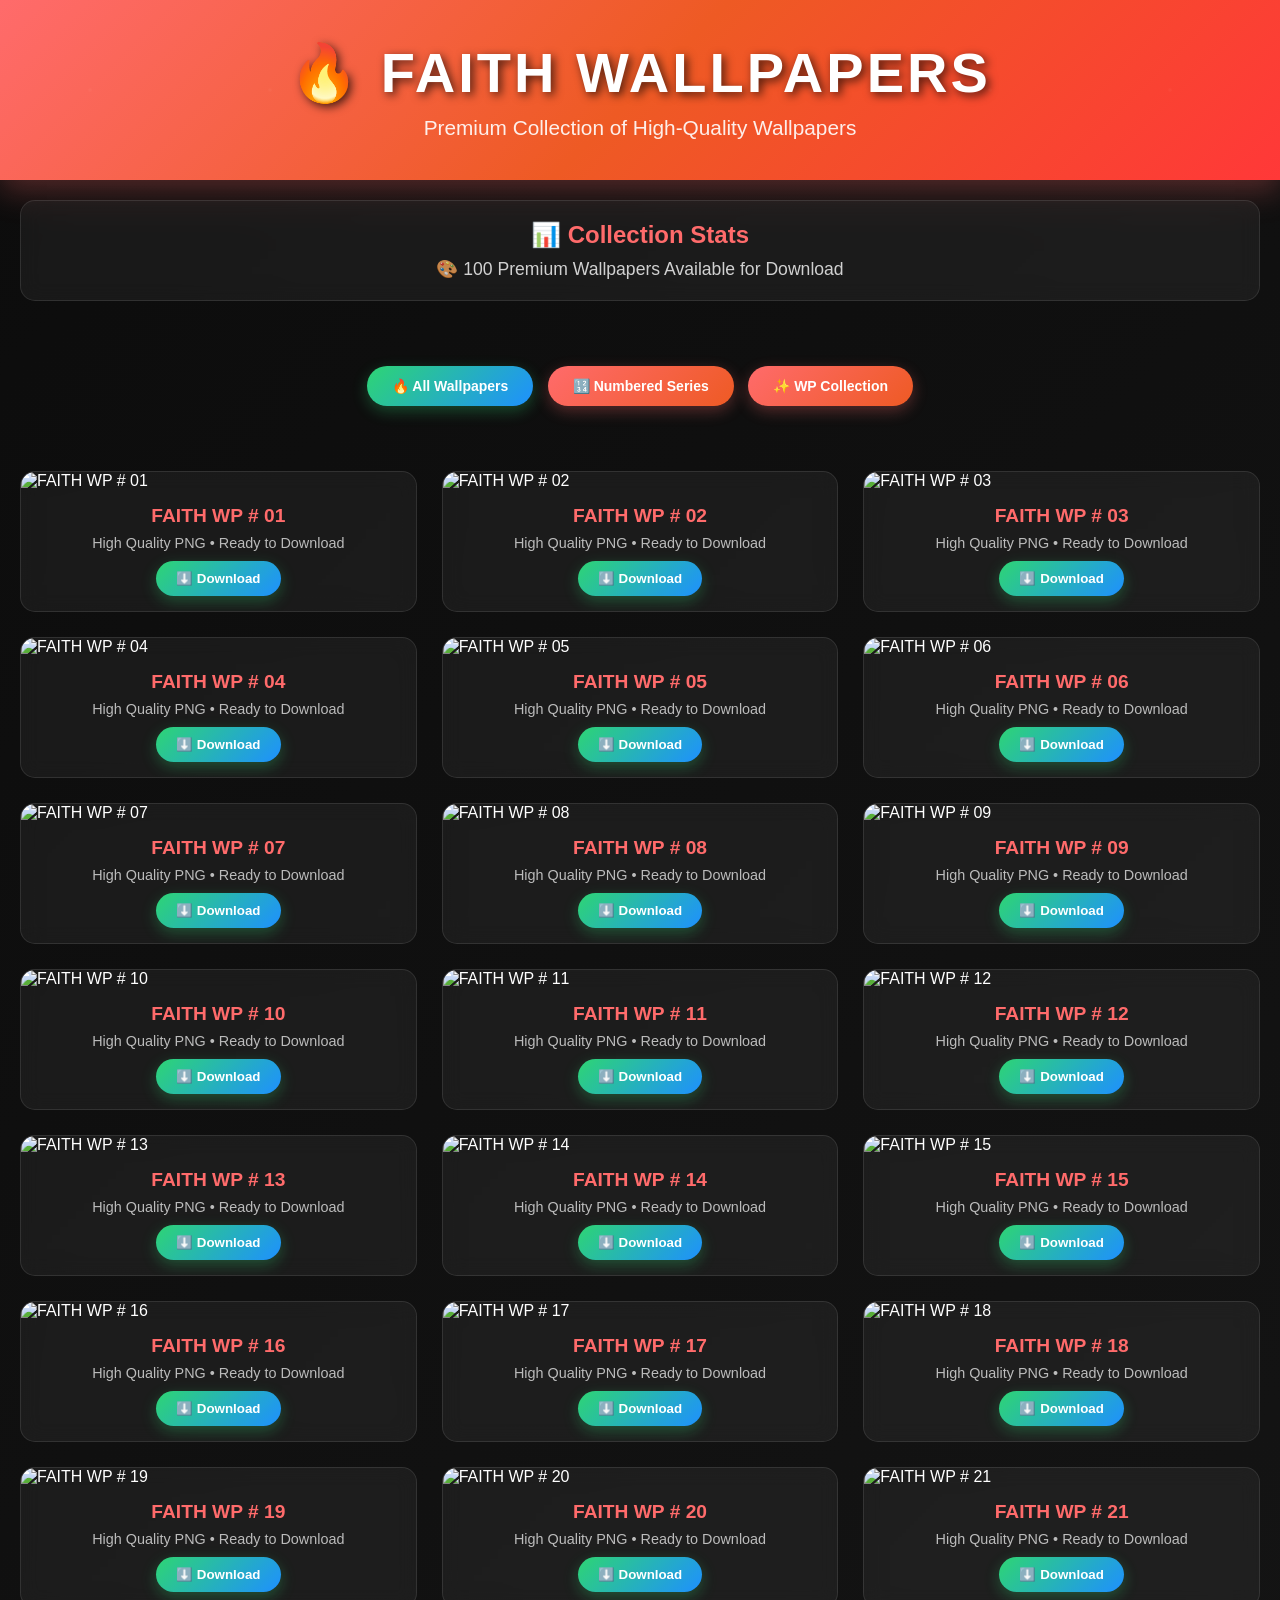
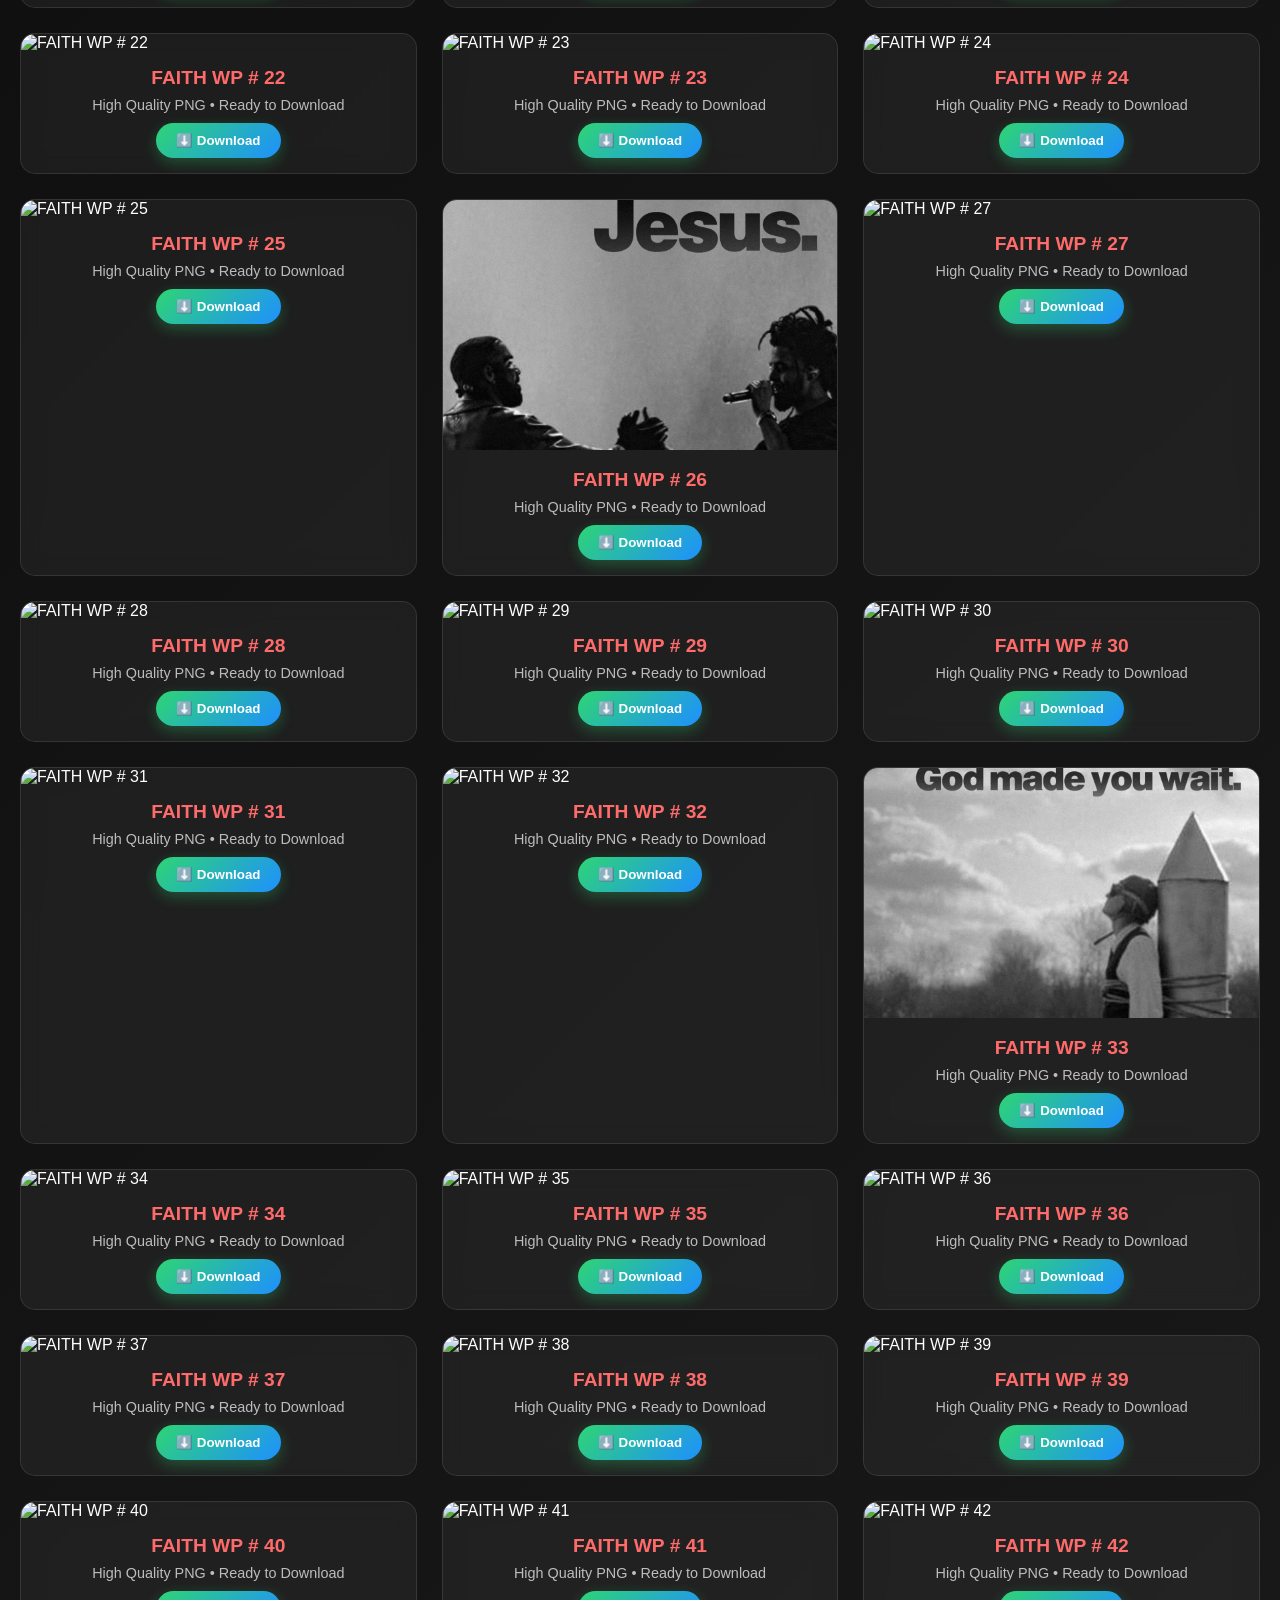
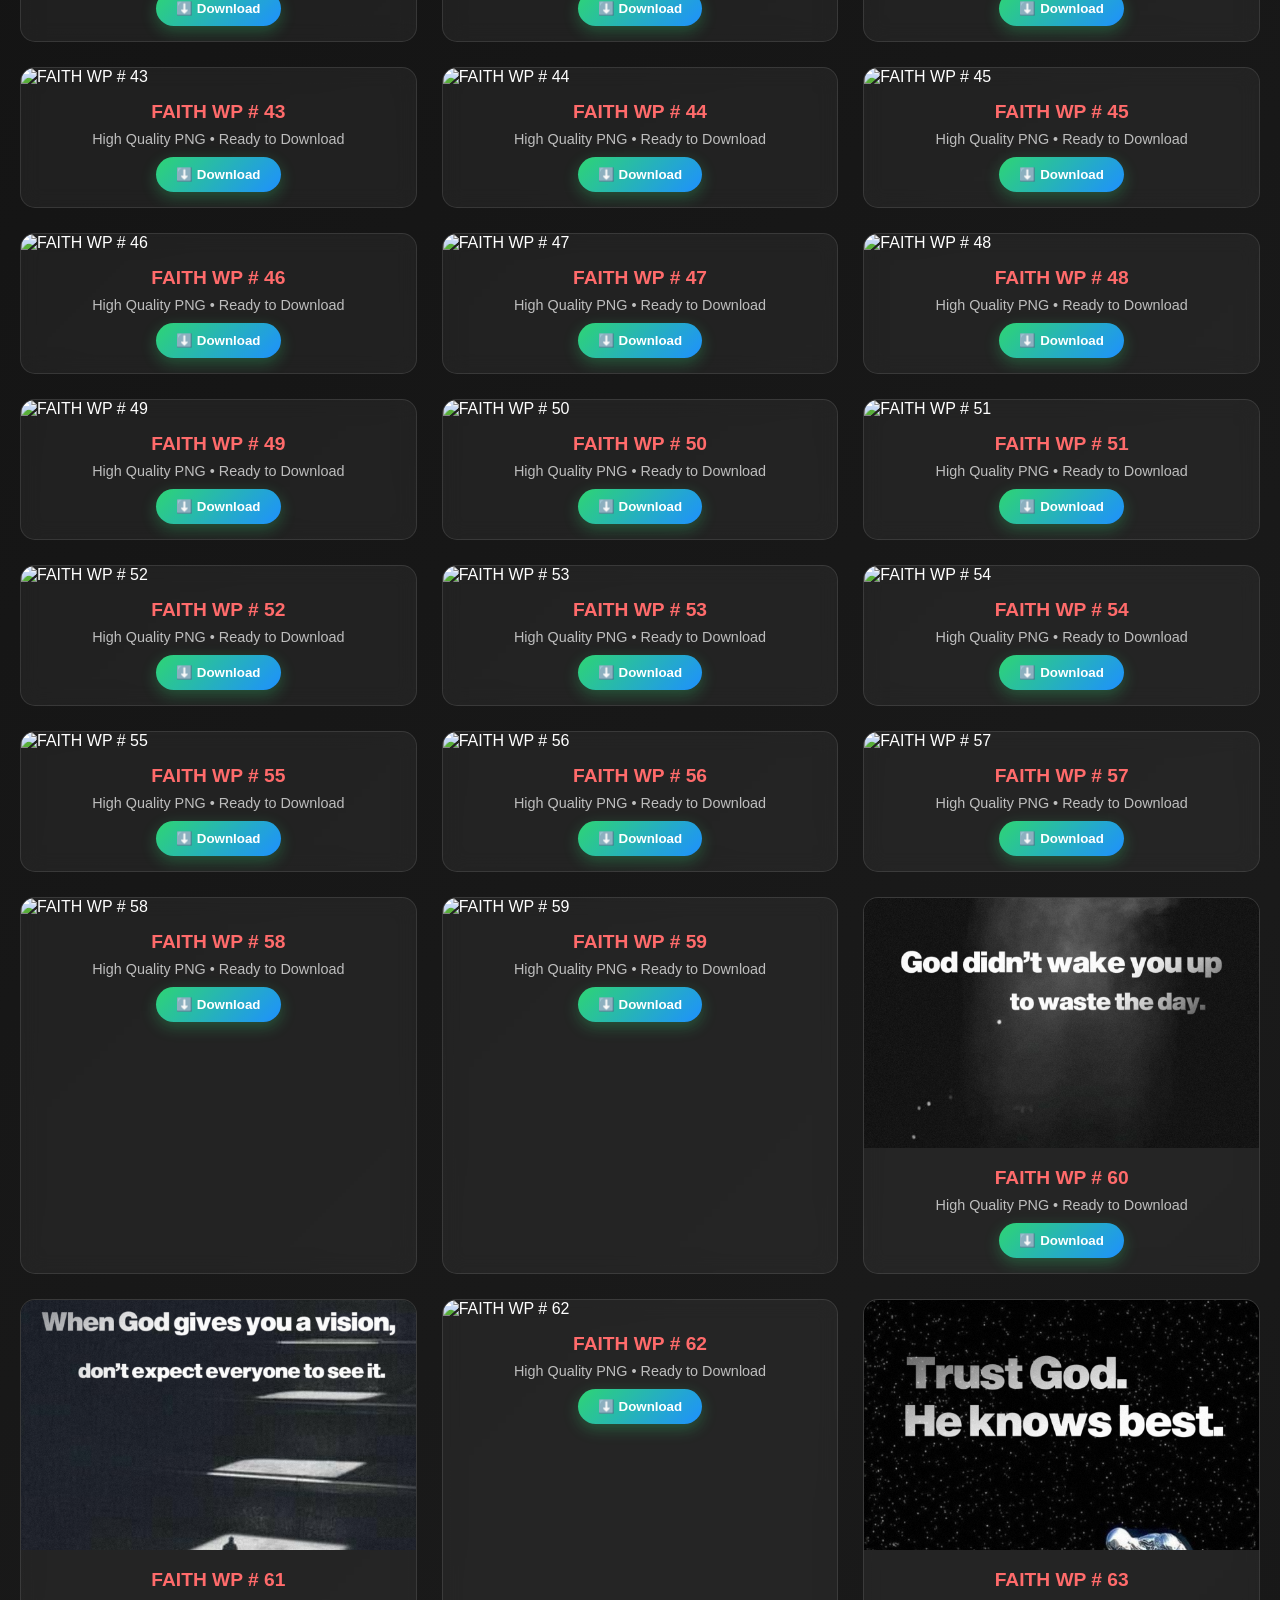
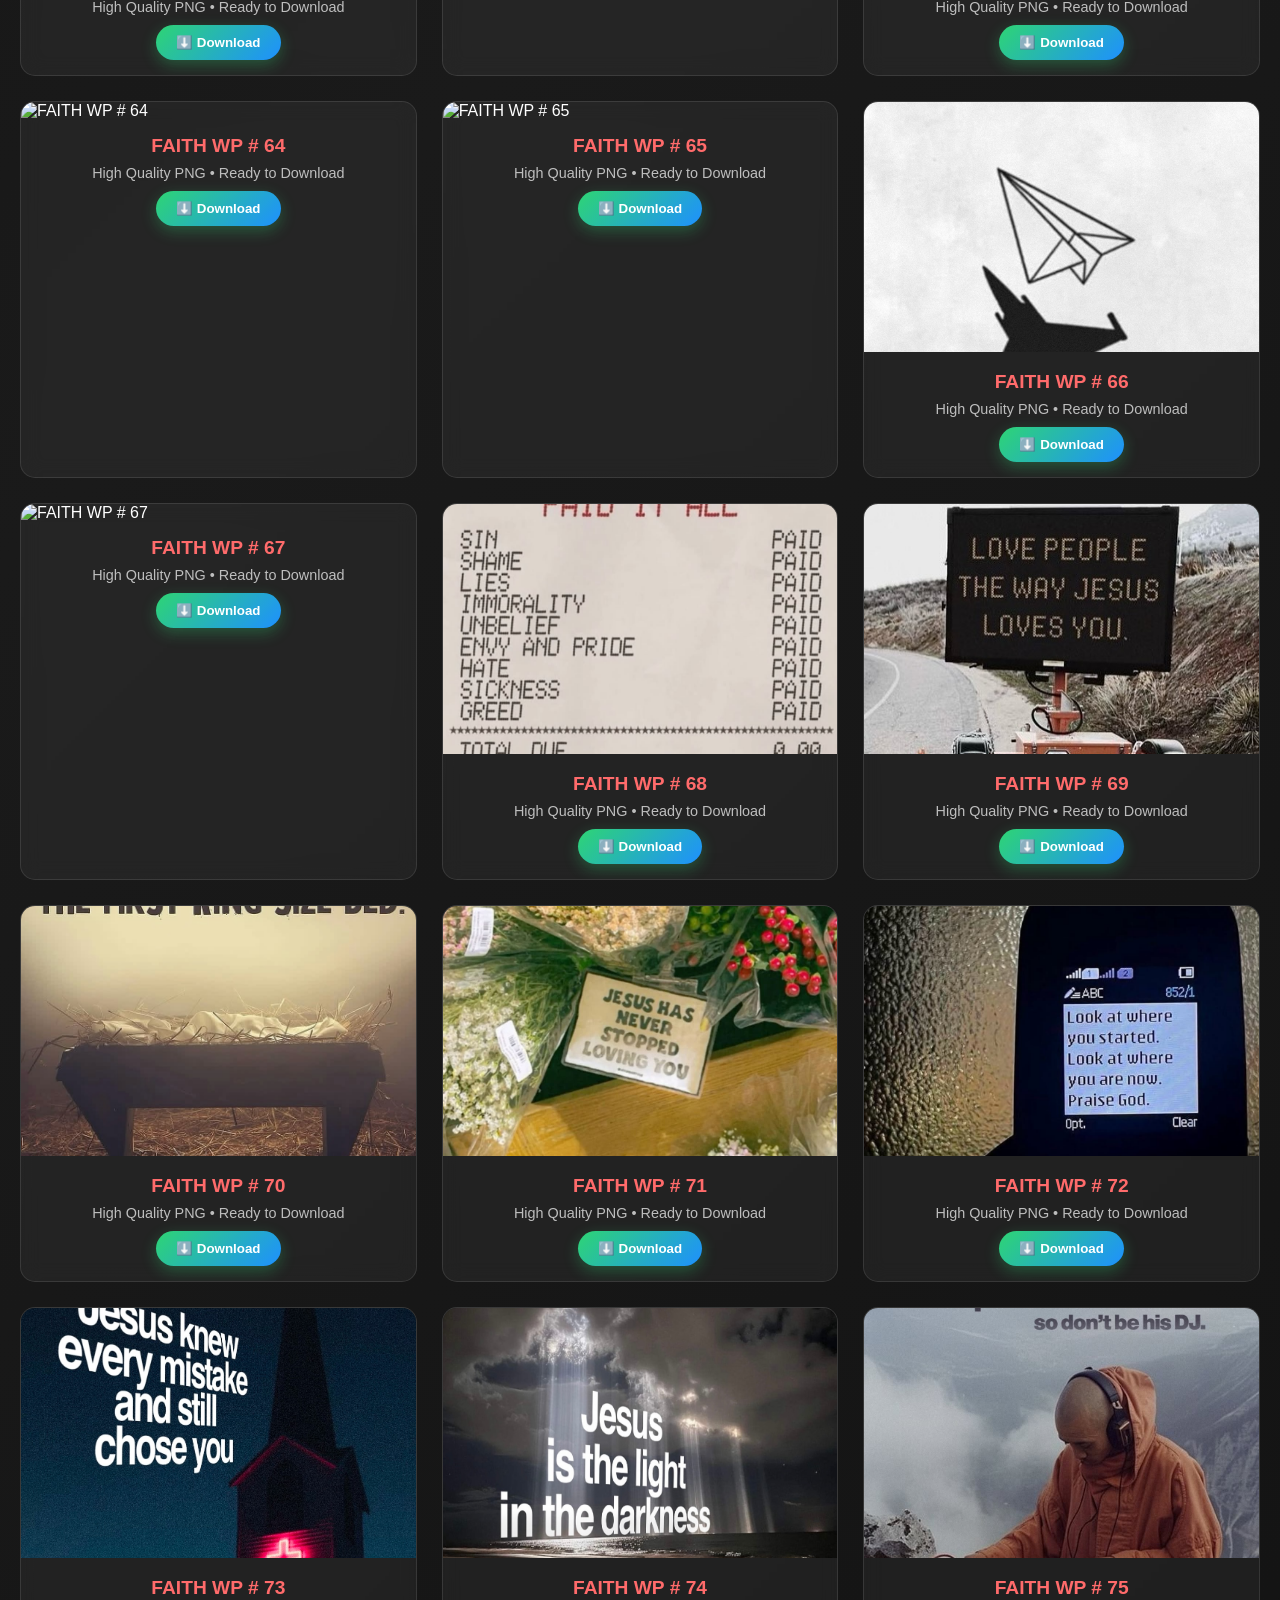
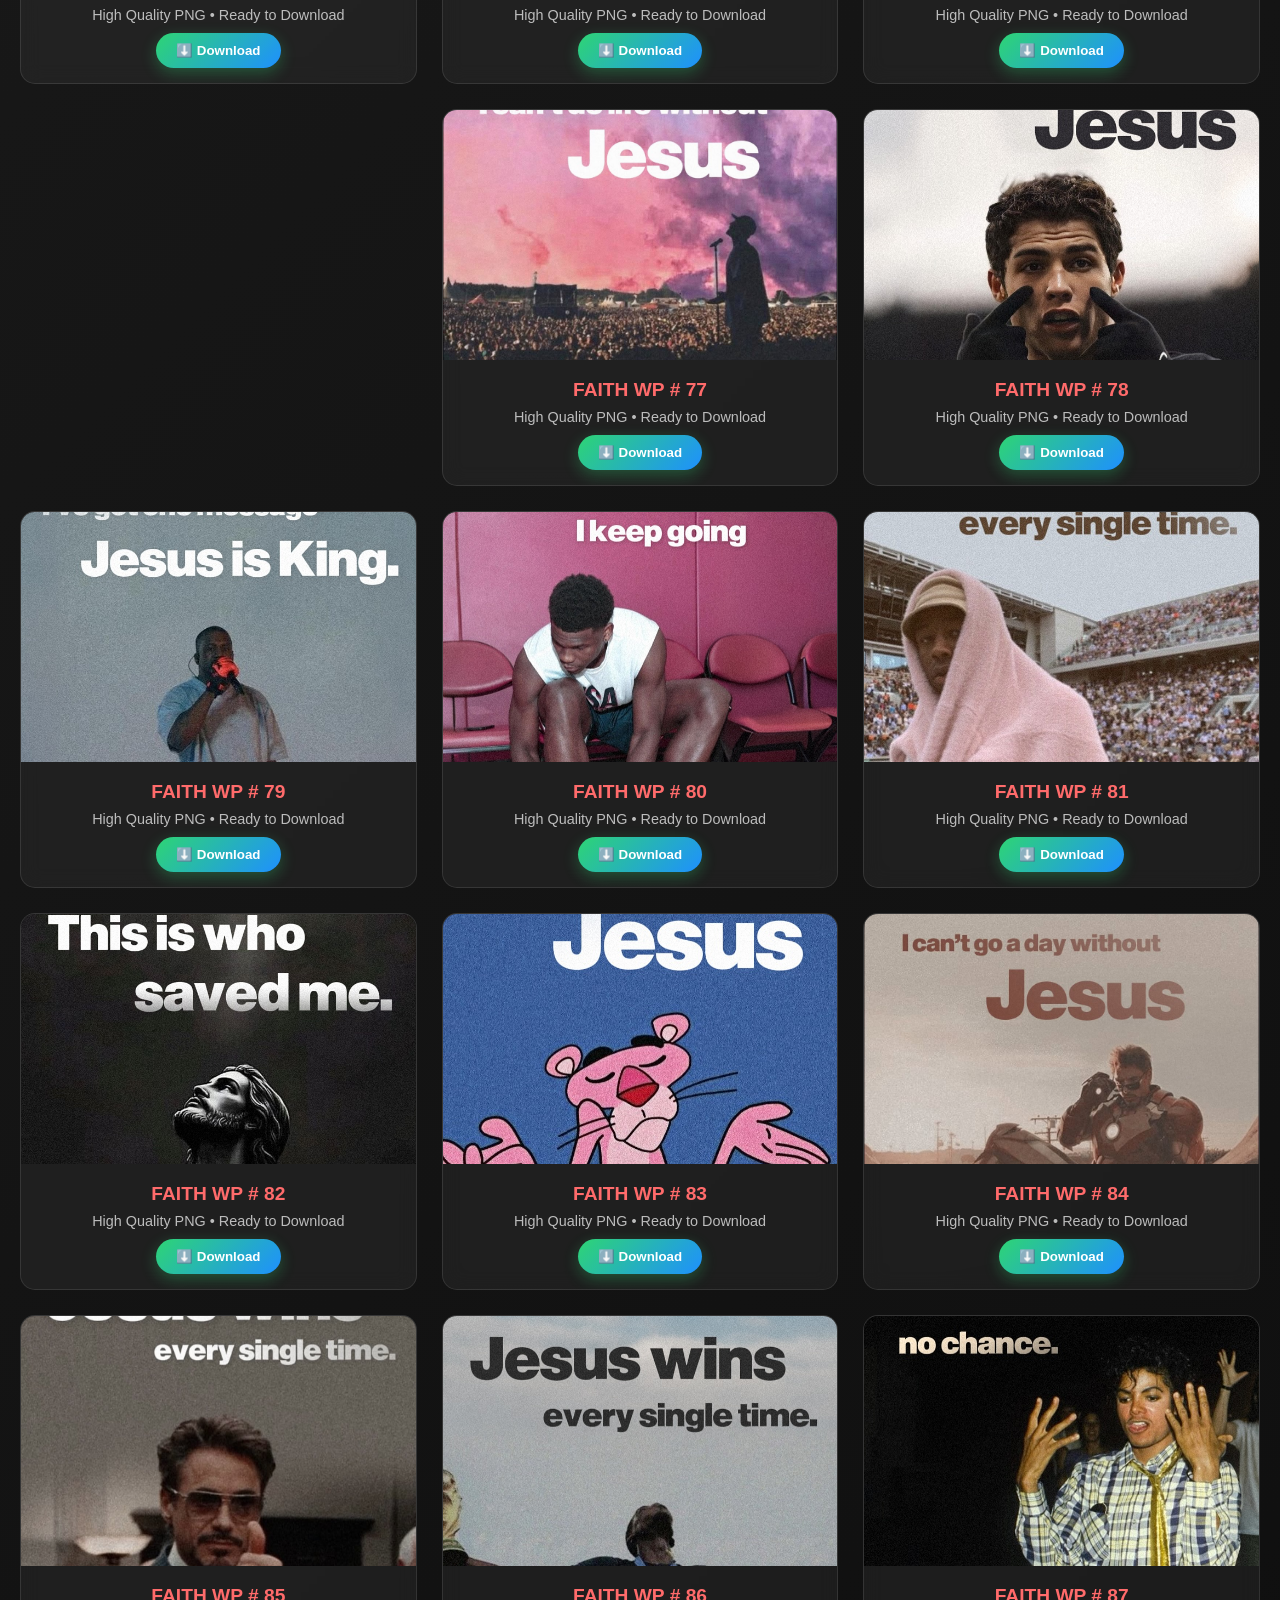
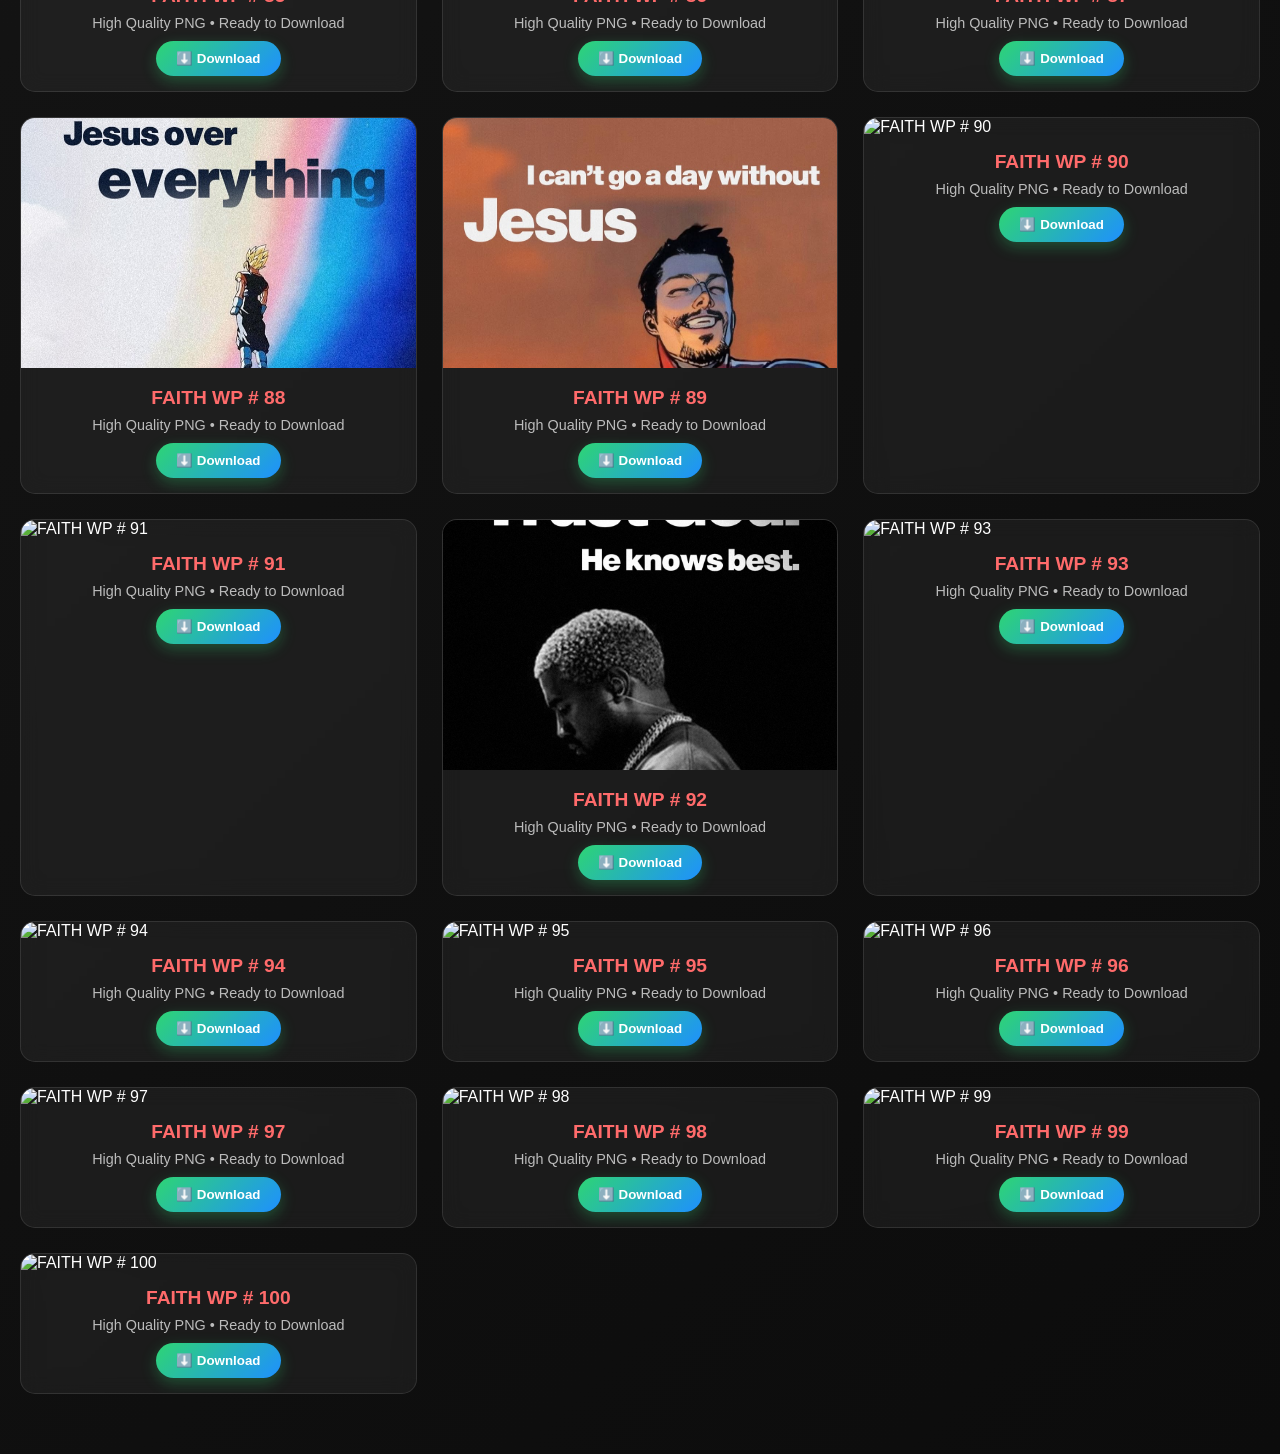
==== commit 310af320: "git" ====
--- a/index.html
+++ b/index.html
@@ -5,416 +5,7 @@
    <meta charset="UTF-8">
    <meta name="viewport" content="width=device-width, initial-scale=1.0">
    <title>FAITH WALLPAPERS - Premium Collection</title>
-   <style>
-      * {
-         margin: 0;
-         padding: 0;
-         box-sizing: border-box;
-      }
-
-      body {
-         font-family: 'Arial', sans-serif;
-         background: linear-gradient(135deg, #0c0c0c 0%, #1a1a1a 50%, #0c0c0c 100%);
-         color: #ffffff;
-         min-height: 100vh;
-         overflow-x: hidden;
-      }
-
-      /* Header */
-      .header {
-         text-align: center;
-         padding: 40px 20px;
-         background: linear-gradient(135deg, #ff6b6b 0%, #ee5a24 50%, #ff3838 100%);
-         box-shadow: 0 10px 30px rgba(255, 107, 107, 0.3);
-         position: relative;
-         overflow: hidden;
-      }
-
-      .header::before {
-         content: '';
-         position: absolute;
-         top: 0;
-         left: 0;
-         right: 0;
-         bottom: 0;
-         background: url('data:image/svg+xml,<svg xmlns="http://www.w3.org/2000/svg" viewBox="0 0 100 100"><defs><pattern id="grain" width="100" height="100" patternUnits="userSpaceOnUse"><circle cx="50" cy="50" r="1" fill="rgba(255,255,255,0.1)"/></pattern></defs><rect width="100" height="100" fill="url(%23grain)"/></svg>');
-         opacity: 0.3;
-      }
-
-      .header h1 {
-         font-size: 3.5em;
-         font-weight: bold;
-         text-shadow: 3px 3px 10px rgba(0, 0, 0, 0.7);
-         margin-bottom: 10px;
-         letter-spacing: 3px;
-         position: relative;
-         z-index: 1;
-      }
-
-      .header p {
-         font-size: 1.3em;
-         opacity: 0.9;
-         position: relative;
-         z-index: 1;
-      }
-
-      /* Stats */
-      .stats {
-         text-align: center;
-         padding: 20px;
-         background: rgba(255, 255, 255, 0.05);
-         margin: 20px;
-         border-radius: 15px;
-         backdrop-filter: blur(10px);
-         border: 1px solid rgba(255, 255, 255, 0.1);
-      }
-
-      .stats h3 {
-         font-size: 1.5em;
-         margin-bottom: 10px;
-         color: #ff6b6b;
-      }
-
-      .stats p {
-         font-size: 1.1em;
-         opacity: 0.8;
-      }
-
-      /* Gallery Container */
-      .gallery-container {
-         padding: 40px 20px;
-         max-width: 1400px;
-         margin: 0 auto;
-      }
-
-      /* Filter Controls */
-      .filter-controls {
-         text-align: center;
-         margin-bottom: 40px;
-      }
-
-      .filter-btn {
-         background: linear-gradient(135deg, #ff6b6b, #ee5a24);
-         color: white;
-         border: none;
-         padding: 12px 25px;
-         margin: 5px;
-         border-radius: 25px;
-         cursor: pointer;
-         font-size: 14px;
-         font-weight: bold;
-         transition: all 0.3s ease;
-         box-shadow: 0 5px 15px rgba(255, 107, 107, 0.3);
-      }
-
-      .filter-btn:hover {
-         transform: translateY(-2px);
-         box-shadow: 0 8px 25px rgba(255, 107, 107, 0.4);
-      }
-
-      .filter-btn.active {
-         background: linear-gradient(135deg, #2ed573, #1e90ff);
-         box-shadow: 0 5px 15px rgba(46, 213, 115, 0.3);
-      }
-
-      /* Gallery Grid */
-      .gallery {
-         display: grid;
-         grid-template-columns: repeat(auto-fill, minmax(300px, 1fr));
-         gap: 25px;
-         padding: 20px 0;
-      }
-
-      .gallery-item {
-         position: relative;
-         background: rgba(255, 255, 255, 0.05);
-         border-radius: 15px;
-         overflow: hidden;
-         transition: all 0.4s ease;
-         border: 1px solid rgba(255, 255, 255, 0.1);
-         backdrop-filter: blur(10px);
-         cursor: pointer;
-      }
-
-      .gallery-item:hover {
-         transform: translateY(-10px) scale(1.02);
-         box-shadow: 0 20px 40px rgba(255, 107, 107, 0.3);
-         border-color: #ff6b6b;
-      }
-
-      .gallery-item img {
-         width: 100%;
-         height: 250px;
-         object-fit: cover;
-         transition: transform 0.4s ease;
-      }
-
-      .gallery-item:hover img {
-         transform: scale(1.1);
-      }
-
-      .gallery-item-info {
-         padding: 15px;
-         text-align: center;
-      }
-
-      .gallery-item-info h3 {
-         font-size: 1.2em;
-         margin-bottom: 8px;
-         color: #ff6b6b;
-      }
-
-      .gallery-item-info p {
-         opacity: 0.7;
-         font-size: 0.9em;
-      }
-
-      .download-btn {
-         background: linear-gradient(135deg, #2ed573, #1e90ff);
-         color: white;
-         border: none;
-         padding: 10px 20px;
-         border-radius: 20px;
-         cursor: pointer;
-         font-weight: bold;
-         margin-top: 10px;
-         transition: all 0.3s ease;
-         box-shadow: 0 5px 15px rgba(46, 213, 115, 0.3);
-      }
-
-      .download-btn:hover {
-         transform: translateY(-2px);
-         box-shadow: 0 8px 25px rgba(46, 213, 115, 0.4);
-      }
-
-      /* Modal */
-      .modal {
-         display: none;
-         position: fixed;
-         z-index: 1000;
-         left: 0;
-         top: 0;
-         width: 100%;
-         height: 100%;
-         background: rgba(0, 0, 0, 0.95);
-         backdrop-filter: blur(10px);
-      }
-
-      .modal-content {
-         position: relative;
-         margin: auto;
-         padding: 20px;
-         width: 90%;
-         max-width: 1000px;
-         height: 100%;
-         display: flex;
-         align-items: center;
-         justify-content: center;
-         flex-direction: column;
-      }
-
-      .modal img {
-         max-width: 100%;
-         max-height: 80vh;
-         border-radius: 15px;
-         box-shadow: 0 20px 60px rgba(255, 107, 107, 0.5);
-      }
-
-      .modal-info {
-         text-align: center;
-         margin-top: 20px;
-         color: white;
-      }
-
-      .modal-info h2 {
-         font-size: 2em;
-         margin-bottom: 10px;
-         color: #ff6b6b;
-      }
-
-      .modal-controls {
-         display: flex;
-         gap: 15px;
-         margin-top: 20px;
-         flex-wrap: wrap;
-         justify-content: center;
-      }
-
-      .modal-btn {
-         background: linear-gradient(135deg, #ff6b6b, #ee5a24);
-         color: white;
-         border: none;
-         padding: 12px 25px;
-         border-radius: 25px;
-         cursor: pointer;
-         font-weight: bold;
-         transition: all 0.3s ease;
-         box-shadow: 0 5px 15px rgba(255, 107, 107, 0.3);
-      }
-
-      .modal-btn:hover {
-         transform: translateY(-2px);
-         box-shadow: 0 8px 25px rgba(255, 107, 107, 0.4);
-      }
-
-      .modal-btn.download {
-         background: linear-gradient(135deg, #2ed573, #1e90ff);
-         box-shadow: 0 5px 15px rgba(46, 213, 115, 0.3);
-      }
-
-      .modal-btn.download:hover {
-         box-shadow: 0 8px 25px rgba(46, 213, 115, 0.4);
-      }
-
-      .close {
-         position: absolute;
-         top: 20px;
-         right: 30px;
-         color: #fff;
-         font-size: 40px;
-         font-weight: bold;
-         cursor: pointer;
-         z-index: 1001;
-         transition: all 0.3s ease;
-      }
-
-      .close:hover {
-         color: #ff6b6b;
-         transform: scale(1.2);
-      }
-
-      /* Navigation arrows */
-      .nav-arrow {
-         position: absolute;
-         top: 50%;
-         transform: translateY(-50%);
-         background: rgba(255, 107, 107, 0.8);
-         color: white;
-         border: none;
-         width: 60px;
-         height: 60px;
-         border-radius: 50%;
-         font-size: 24px;
-         cursor: pointer;
-         transition: all 0.3s ease;
-         z-index: 1001;
-      }
-
-      .nav-arrow:hover {
-         background: rgba(255, 107, 107, 1);
-         transform: translateY(-50%) scale(1.1);
-      }
-
-      .nav-arrow.prev {
-         left: 30px;
-      }
-
-      .nav-arrow.next {
-         right: 30px;
-      }
-
-      /* Loading Animation */
-      .loading {
-         text-align: center;
-         padding: 50px;
-         font-size: 1.2em;
-         color: #ff6b6b;
-      }
-
-      .loading::after {
-         content: '';
-         display: inline-block;
-         width: 20px;
-         height: 20px;
-         border: 3px solid rgba(255, 107, 107, 0.3);
-         border-radius: 50%;
-         border-top-color: #ff6b6b;
-         animation: spin 1s ease-in-out infinite;
-         margin-left: 10px;
-      }
-
-      @keyframes spin {
-         to {
-            transform: rotate(360deg);
-         }
-      }
-
-      /* Responsive Design */
-      @media (max-width: 768px) {
-         .header h1 {
-            font-size: 2.5em;
-         }
-
-         .gallery {
-            grid-template-columns: repeat(auto-fill, minmax(250px, 1fr));
-            gap: 15px;
-         }
-
-         .modal-content {
-            padding: 10px;
-         }
-
-         .nav-arrow {
-            width: 50px;
-            height: 50px;
-            font-size: 20px;
-         }
-
-         .nav-arrow.prev {
-            left: 15px;
-         }
-
-         .nav-arrow.next {
-            right: 15px;
-         }
-
-         .modal-controls {
-            flex-direction: column;
-            align-items: center;
-         }
-      }
-
-      /* Scroll to top button */
-      .scroll-top {
-         position: fixed;
-         bottom: 30px;
-         right: 30px;
-         background: linear-gradient(135deg, #ff6b6b, #ee5a24);
-         color: white;
-         border: none;
-         width: 60px;
-         height: 60px;
-         border-radius: 50%;
-         font-size: 24px;
-         cursor: pointer;
-         display: none;
-         transition: all 0.3s ease;
-         box-shadow: 0 5px 15px rgba(255, 107, 107, 0.3);
-         z-index: 100;
-      }
-
-      .scroll-top:hover {
-         transform: translateY(-5px);
-         box-shadow: 0 10px 25px rgba(255, 107, 107, 0.4);
-      }
-
-      .scroll-top.show {
-         display: block;
-         animation: fadeInUp 0.5s ease;
-      }
-
-      @keyframes fadeInUp {
-         from {
-            opacity: 0;
-            transform: translateY(30px);
-         }
-
-         to {
-            opacity: 1;
-            transform: translateY(0);
-         }
-      }
-   </style>
+   <link rel="stylesheet" href="styles/regular.css">
 </head>
 
 <body>
@@ -466,292 +57,8 @@
 
    <!-- Scroll to top -->
    <button class="scroll-top" id="scrollTop">↑</button>
+   <script src="javamap/skripta.js"></script>
 
-   <script>
-      // Image data
-      const images = [
-         // WP series - updated to match current file names
-         'wp 01.png', 'wp 02.png', 'wp 03.png', 'wp 04.png', 'wp 05.png', 'wp 06.png', 'wp 07.png', 'wp 08.png', 'wp 09.png', 'wp 10.png',
-         'wp 11.png', 'wp 12.png', 'wp 13.png', 'wp 14.png', 'wp 15.png', 'wp 16.png', 'wp 17.png', 'wp 18.png', 'wp 19.png', 'wp 20.png',
-         'wp 21.png', 'wp 22.png', 'wp 23.png', 'wp 24.png', 'wp 25.png', 'wp 26.png', 'wp 27.png', 'wp 28.png', 'wp 29.png', 'wp 30.png',
-         'wp 31.png', 'wp 32.png', 'wp 33.png', 'wp 34.png', 'wp 35.png', 'wp 36.png', 'wp 37.png', 'wp 38.png', 'wp 39.png', 'wp 40.png',
-         'wp 41.png', 'wp 42.png', 'wp 43.png', 'wp 44.png', 'wp 45.png', 'wp 46.png', 'wp 47.png', 'wp 48.png', 'wp 49.png', 'wp 50.png',
-         'wp 51.png', 'wp 52.png', 'wp 53.png', 'wp 54.png', 'wp 55.png', 'wp 56.png', 'wp 57.png', 'wp 58.png', 'wp 59.png', 'wp 60.png',
-         'wp 61.png', 'wp 62.png', 'wp 63.png', 'wp 64.png', 'wp 65.png', 'wp 66.png', 'wp 67.png', 'wp 68.png', 'wp 69.png', 'wp 70.png',
-         'wp 71.png', 'wp 72.png', 'wp 73.png', 'wp 74.png', 'wp 75.png', 'wp 76.png', 'wp 77.png', 'wp 78.png', 'wp 79.png', 'wp 80.png',
-         'wp 81.png', 'wp 82.png', 'wp 83.png', 'wp 84.png', 'wp 85.png', 'wp 86.png', 'wp 87.png', 'wp 88.png', 'wp 89.png', 'wp 90.png',
-         'wp 91.png', 'wp 92.png', 'wp 93.png', 'wp 94.png', 'wp 95.png', 'wp 96.png', 'wp 97.png', 'wp 98.png', 'wp 99.png', 'wp 100.png'
-      ];
-
-      let currentImages = [...images];
-      let currentImageIndex = 0;
-
-      // DOM elements
-      const gallery = document.getElementById('gallery');
-      const loading = document.getElementById('loading');
-      const modal = document.getElementById('imageModal');
-      const modalImage = document.getElementById('modalImage');
-      const modalTitle = document.getElementById('modalTitle');
-      const closeBtn = document.querySelector('.close');
-      const downloadBtn = document.getElementById('downloadBtn');
-      const viewFullBtn = document.getElementById('viewFullBtn');
-      const shareBtn = document.getElementById('shareBtn');
-      const prevBtn = document.getElementById('prevBtn');
-      const nextBtn = document.getElementById('nextBtn');
-      const scrollTopBtn = document.getElementById('scrollTop');
-      const totalImagesEl = document.getElementById('totalImages');
-
-      // Initialize
-      document.addEventListener('DOMContentLoaded', function () {
-         loadGallery();
-         setupEventListeners();
-         updateStats();
-      });
-
-      function updateStats() {
-         totalImagesEl.textContent = `🎨 ${images.length} Premium Wallpapers Available for Download`;
-      }
-
-      function loadGallery() {
-         loading.style.display = 'block';
-         gallery.innerHTML = '';
-
-         setTimeout(() => {
-            currentImages.forEach((image, index) => {
-               const galleryItem = createGalleryItem(image, index);
-               gallery.appendChild(galleryItem);
-            });
-
-            loading.style.display = 'none';
-
-            // Add entrance animation
-            const items = document.querySelectorAll('.gallery-item');
-            items.forEach((item, index) => {
-               setTimeout(() => {
-                  item.style.opacity = '0';
-                  item.style.transform = 'translateY(30px)';
-                  item.style.transition = 'all 0.5s ease';
-                  setTimeout(() => {
-                     item.style.opacity = '1';
-                     item.style.transform = 'translateY(0)';
-                  }, 50);
-               }, index * 50);
-            });
-         }, 500);
-      }
-
-      function createGalleryItem(imageName, index) {
-         const item = document.createElement('div');
-         item.className = 'gallery-item';
-         item.dataset.category = getCategory(imageName);
-
-         const imageTitle = formatImageName(imageName);
-         const imagePath = `images/FAITH PNG/${imageName}`;
-
-         item.innerHTML = `
-                <img src="${imagePath}" alt="${imageTitle}" loading="lazy">
-                <div class="gallery-item-info">
-                    <h3>${imageTitle}</h3>
-                    <p>High Quality PNG • Ready to Download</p>
-                    <button class="download-btn" onclick="downloadImage('${imagePath}', '${imageName}')">
-                        ⬇️ Download
-                    </button>
-                </div>
-            `;
-
-         // Open modal on click
-         item.addEventListener('click', (e) => {
-            if (!e.target.classList.contains('download-btn')) {
-               openModal(index);
-            }
-         });
-
-         return item;
-      }
-
-      function getCategory(imageName) {
-         if (imageName.startsWith('wp')) return 'wp';
-         if (/^\d+\.png$/.test(imageName)) return 'numbered';
-         return 'other';
-      }
-
-      function formatImageName(imageName) {
-         const name = imageName.replace('.png', '');
-         if (name.startsWith('wp')) {
-            const num = name.replace('wp', '');
-            return `FAITH WP #${num}`;
-         } else if (/^\d+$/.test(name)) {
-            return `FAITH Wallpaper #${name}`;
-         }
-         return `FAITH ${name}`;
-      }
-
-      function setupEventListeners() {
-         // Filter buttons
-         document.querySelectorAll('.filter-btn').forEach(btn => {
-            btn.addEventListener('click', (e) => {
-               // Update active button
-               document.querySelectorAll('.filter-btn').forEach(b => b.classList.remove('active'));
-               e.target.classList.add('active');
-
-               // Filter images
-               const filter = e.target.dataset.filter;
-               filterImages(filter);
-            });
-         });
-
-         // Modal controls
-         closeBtn.addEventListener('click', closeModal);
-         modal.addEventListener('click', (e) => {
-            if (e.target === modal) closeModal();
-         });
-
-         downloadBtn.addEventListener('click', () => {
-            const currentImage = currentImages[currentImageIndex];
-            downloadImage(`images/FAITH PNG/${currentImage}`, currentImage);
-         });
-
-         viewFullBtn.addEventListener('click', () => {
-            const currentImage = currentImages[currentImageIndex];
-            window.open(`images/FAITH PNG/${currentImage}`, '_blank');
-         });
-
-         shareBtn.addEventListener('click', () => {
-            if (navigator.share) {
-               const currentImage = currentImages[currentImageIndex];
-               navigator.share({
-                  title: formatImageName(currentImage),
-                  text: 'Check out this amazing FAITH wallpaper!',
-                  url: window.location.href
-               });
-            } else {
-               // Fallback - copy URL to clipboard
-               navigator.clipboard.writeText(window.location.href);
-               alert('Link copied to clipboard!');
-            }
-         });
-
-         prevBtn.addEventListener('click', showPrevImage);
-         nextBtn.addEventListener('click', showNextImage);
-
-         // Keyboard navigation
-         document.addEventListener('keydown', (e) => {
-            if (modal.style.display === 'block') {
-               if (e.key === 'Escape') closeModal();
-               if (e.key === 'ArrowLeft') showPrevImage();
-               if (e.key === 'ArrowRight') showNextImage();
-            }
-         });
-
-         // Scroll to top
-         window.addEventListener('scroll', () => {
-            if (window.pageYOffset > 300) {
-               scrollTopBtn.classList.add('show');
-            } else {
-               scrollTopBtn.classList.remove('show');
-            }
-         });
-
-         scrollTopBtn.addEventListener('click', () => {
-            window.scrollTo({ top: 0, behavior: 'smooth' });
-         });
-      }
-
-      function filterImages(filter) {
-         if (filter === 'all') {
-            currentImages = [...images];
-         } else {
-            currentImages = images.filter(img => getCategory(img) === filter);
-         }
-         loadGallery();
-      }
-
-      function openModal(index) {
-         currentImageIndex = index;
-         const imageName = currentImages[index];
-         const imagePath = `images/FAITH PNG/${imageName}`;
-
-         modalImage.src = imagePath;
-         modalTitle.textContent = formatImageName(imageName);
-         modal.style.display = 'block';
-         document.body.style.overflow = 'hidden';
-
-         // Update navigation buttons
-         prevBtn.style.display = index > 0 ? 'block' : 'none';
-         nextBtn.style.display = index < currentImages.length - 1 ? 'block' : 'none';
-      }
-
-      function closeModal() {
-         modal.style.display = 'none';
-         document.body.style.overflow = 'auto';
-      }
-
-      function showPrevImage() {
-         if (currentImageIndex > 0) {
-            openModal(currentImageIndex - 1);
-         }
-      }
-
-      function showNextImage() {
-         if (currentImageIndex < currentImages.length - 1) {
-            openModal(currentImageIndex + 1);
-         }
-      }
-
-      function downloadImage(imagePath, imageName) {
-         const link = document.createElement('a');
-         link.href = imagePath;
-         link.download = imageName;
-         link.target = '_blank';
-         document.body.appendChild(link);
-         link.click();
-         document.body.removeChild(link);
-
-         // Show download notification
-         showNotification(`📁 ${formatImageName(imageName)} downloaded!`);
-      }
-
-      function showNotification(message) {
-         const notification = document.createElement('div');
-         notification.style.cssText = `
-                position: fixed;
-                top: 20px;
-                right: 20px;
-                background: linear-gradient(135deg, #2ed573, #1e90ff);
-                color: white;
-                padding: 15px 25px;
-                border-radius: 10px;
-                box-shadow: 0 10px 30px rgba(46, 213, 115, 0.3);
-                z-index: 10000;
-                font-weight: bold;
-                animation: slideInRight 0.5s ease;
-            `;
-         notification.textContent = message;
-
-         document.body.appendChild(notification);
-
-         setTimeout(() => {
-            notification.style.animation = 'slideOutRight 0.5s ease';
-            setTimeout(() => {
-               document.body.removeChild(notification);
-            }, 500);
-         }, 3000);
-      }
-
-      // Add CSS for notification animations
-      const style = document.createElement('style');
-      style.textContent = `
-            @keyframes slideInRight {
-                from { transform: translateX(100%); opacity: 0; }
-                to { transform: translateX(0); opacity: 1; }
-            }
-            @keyframes slideOutRight {
-                from { transform: translateX(0); opacity: 1; }
-                to { transform: translateX(100%); opacity: 0; }
-            }
-        `;
-      document.head.appendChild(style);
-   </script>
 </body>
 
 </html>
--- a/styles/regular.css
+++ b/styles/regular.css
@@ -0,0 +1,408 @@
+ * {
+    margin: 0;
+    padding: 0;
+    box-sizing: border-box;
+ }
+
+ body {
+    font-family: 'Arial', sans-serif;
+    background: linear-gradient(135deg, #0c0c0c 0%, #1a1a1a 50%, #0c0c0c 100%);
+    color: #ffffff;
+    min-height: 100vh;
+    overflow-x: hidden;
+ }
+
+ /* Header */
+ .header {
+    text-align: center;
+    padding: 40px 20px;
+    background: linear-gradient(135deg, #ff6b6b 0%, #ee5a24 50%, #ff3838 100%);
+    box-shadow: 0 10px 30px rgba(255, 107, 107, 0.3);
+    position: relative;
+    overflow: hidden;
+ }
+
+ .header::before {
+    content: '';
+    position: absolute;
+    top: 0;
+    left: 0;
+    right: 0;
+    bottom: 0;
+    background: url('data:image/svg+xml,<svg xmlns="http://www.w3.org/2000/svg" viewBox="0 0 100 100"><defs><pattern id="grain" width="100" height="100" patternUnits="userSpaceOnUse"><circle cx="50" cy="50" r="1" fill="rgba(255,255,255,0.1)"/></pattern></defs><rect width="100" height="100" fill="url(%23grain)"/></svg>');
+    opacity: 0.3;
+ }
+
+ .header h1 {
+    font-size: 3.5em;
+    font-weight: bold;
+    text-shadow: 3px 3px 10px rgba(0, 0, 0, 0.7);
+    margin-bottom: 10px;
+    letter-spacing: 3px;
+    position: relative;
+    z-index: 1;
+ }
+
+ .header p {
+    font-size: 1.3em;
+    opacity: 0.9;
+    position: relative;
+    z-index: 1;
+ }
+
+ /* Stats */
+ .stats {
+    text-align: center;
+    padding: 20px;
+    background: rgba(255, 255, 255, 0.05);
+    margin: 20px;
+    border-radius: 15px;
+    backdrop-filter: blur(10px);
+    border: 1px solid rgba(255, 255, 255, 0.1);
+ }
+
+ .stats h3 {
+    font-size: 1.5em;
+    margin-bottom: 10px;
+    color: #ff6b6b;
+ }
+
+ .stats p {
+    font-size: 1.1em;
+    opacity: 0.8;
+ }
+
+ /* Gallery Container */
+ .gallery-container {
+    padding: 40px 20px;
+    max-width: 1400px;
+    margin: 0 auto;
+ }
+
+ /* Filter Controls */
+ .filter-controls {
+    text-align: center;
+    margin-bottom: 40px;
+ }
+
+ .filter-btn {
+    background: linear-gradient(135deg, #ff6b6b, #ee5a24);
+    color: white;
+    border: none;
+    padding: 12px 25px;
+    margin: 5px;
+    border-radius: 25px;
+    cursor: pointer;
+    font-size: 14px;
+    font-weight: bold;
+    transition: all 0.3s ease;
+    box-shadow: 0 5px 15px rgba(255, 107, 107, 0.3);
+ }
+
+ .filter-btn:hover {
+    transform: translateY(-2px);
+    box-shadow: 0 8px 25px rgba(255, 107, 107, 0.4);
+ }
+
+ .filter-btn.active {
+    background: linear-gradient(135deg, #2ed573, #1e90ff);
+    box-shadow: 0 5px 15px rgba(46, 213, 115, 0.3);
+ }
+
+ /* Gallery Grid */
+ .gallery {
+    display: grid;
+    grid-template-columns: repeat(auto-fill, minmax(300px, 1fr));
+    gap: 25px;
+    padding: 20px 0;
+ }
+
+ .gallery-item {
+    position: relative;
+    background: rgba(255, 255, 255, 0.05);
+    border-radius: 15px;
+    overflow: hidden;
+    transition: all 0.4s ease;
+    border: 1px solid rgba(255, 255, 255, 0.1);
+    backdrop-filter: blur(10px);
+    cursor: pointer;
+ }
+
+ .gallery-item:hover {
+    transform: translateY(-10px) scale(1.02);
+    box-shadow: 0 20px 40px rgba(255, 107, 107, 0.3);
+    border-color: #ff6b6b;
+ }
+
+ .gallery-item img {
+    width: 100%;
+    height: 250px;
+    object-fit: cover;
+    transition: transform 0.4s ease;
+ }
+
+ .gallery-item:hover img {
+    transform: scale(1.1);
+ }
+
+ .gallery-item-info {
+    padding: 15px;
+    text-align: center;
+ }
+
+ .gallery-item-info h3 {
+    font-size: 1.2em;
+    margin-bottom: 8px;
+    color: #ff6b6b;
+ }
+
+ .gallery-item-info p {
+    opacity: 0.7;
+    font-size: 0.9em;
+ }
+
+ .download-btn {
+    background: linear-gradient(135deg, #2ed573, #1e90ff);
+    color: white;
+    border: none;
+    padding: 10px 20px;
+    border-radius: 20px;
+    cursor: pointer;
+    font-weight: bold;
+    margin-top: 10px;
+    transition: all 0.3s ease;
+    box-shadow: 0 5px 15px rgba(46, 213, 115, 0.3);
+ }
+
+ .download-btn:hover {
+    transform: translateY(-2px);
+    box-shadow: 0 8px 25px rgba(46, 213, 115, 0.4);
+ }
+
+ /* Modal */
+ .modal {
+    display: none;
+    position: fixed;
+    z-index: 1000;
+    left: 0;
+    top: 0;
+    width: 100%;
+    height: 100%;
+    background: rgba(0, 0, 0, 0.95);
+    backdrop-filter: blur(10px);
+ }
+
+ .modal-content {
+    position: relative;
+    margin: auto;
+    padding: 20px;
+    width: 90%;
+    max-width: 1000px;
+    height: 100%;
+    display: flex;
+    align-items: center;
+    justify-content: center;
+    flex-direction: column;
+ }
+
+ .modal img {
+    max-width: 100%;
+    max-height: 80vh;
+    border-radius: 15px;
+    box-shadow: 0 20px 60px rgba(255, 107, 107, 0.5);
+ }
+
+ .modal-info {
+    text-align: center;
+    margin-top: 20px;
+    color: white;
+ }
+
+ .modal-info h2 {
+    font-size: 2em;
+    margin-bottom: 10px;
+    color: #ff6b6b;
+ }
+
+ .modal-controls {
+    display: flex;
+    gap: 15px;
+    margin-top: 20px;
+    flex-wrap: wrap;
+    justify-content: center;
+ }
+
+ .modal-btn {
+    background: linear-gradient(135deg, #ff6b6b, #ee5a24);
+    color: white;
+    border: none;
+    padding: 12px 25px;
+    border-radius: 25px;
+    cursor: pointer;
+    font-weight: bold;
+    transition: all 0.3s ease;
+    box-shadow: 0 5px 15px rgba(255, 107, 107, 0.3);
+ }
+
+ .modal-btn:hover {
+    transform: translateY(-2px);
+    box-shadow: 0 8px 25px rgba(255, 107, 107, 0.4);
+ }
+
+ .modal-btn.download {
+    background: linear-gradient(135deg, #2ed573, #1e90ff);
+    box-shadow: 0 5px 15px rgba(46, 213, 115, 0.3);
+ }
+
+ .modal-btn.download:hover {
+    box-shadow: 0 8px 25px rgba(46, 213, 115, 0.4);
+ }
+
+ .close {
+    position: absolute;
+    top: 20px;
+    right: 30px;
+    color: #fff;
+    font-size: 40px;
+    font-weight: bold;
+    cursor: pointer;
+    z-index: 1001;
+    transition: all 0.3s ease;
+ }
+
+ .close:hover {
+    color: #ff6b6b;
+    transform: scale(1.2);
+ }
+
+ /* Navigation arrows */
+ .nav-arrow {
+    position: absolute;
+    top: 50%;
+    transform: translateY(-50%);
+    background: rgba(255, 107, 107, 0.8);
+    color: white;
+    border: none;
+    width: 60px;
+    height: 60px;
+    border-radius: 50%;
+    font-size: 24px;
+    cursor: pointer;
+    transition: all 0.3s ease;
+    z-index: 1001;
+ }
+
+ .nav-arrow:hover {
+    background: rgba(255, 107, 107, 1);
+    transform: translateY(-50%) scale(1.1);
+ }
+
+ .nav-arrow.prev {
+    left: 30px;
+ }
+
+ .nav-arrow.next {
+    right: 30px;
+ }
+
+ /* Loading Animation */
+ .loading {
+    text-align: center;
+    padding: 50px;
+    font-size: 1.2em;
+    color: #ff6b6b;
+ }
+
+ .loading::after {
+    content: '';
+    display: inline-block;
+    width: 20px;
+    height: 20px;
+    border: 3px solid rgba(255, 107, 107, 0.3);
+    border-radius: 50%;
+    border-top-color: #ff6b6b;
+    animation: spin 1s ease-in-out infinite;
+    margin-left: 10px;
+ }
+
+ @keyframes spin {
+    to {
+       transform: rotate(360deg);
+    }
+ }
+
+ /* Responsive Design */
+ @media (max-width: 768px) {
+    .header h1 {
+       font-size: 2.5em;
+    }
+
+    .gallery {
+       grid-template-columns: repeat(auto-fill, minmax(250px, 1fr));
+       gap: 15px;
+    }
+
+    .modal-content {
+       padding: 10px;
+    }
+
+    .nav-arrow {
+       width: 50px;
+       height: 50px;
+       font-size: 20px;
+    }
+
+    .nav-arrow.prev {
+       left: 15px;
+    }
+
+    .nav-arrow.next {
+       right: 15px;
+    }
+
+    .modal-controls {
+       flex-direction: column;
+       align-items: center;
+    }
+ }
+
+ /* Scroll to top button */
+ .scroll-top {
+    position: fixed;
+    bottom: 30px;
+    right: 30px;
+    background: linear-gradient(135deg, #ff6b6b, #ee5a24);
+    color: white;
+    border: none;
+    width: 60px;
+    height: 60px;
+    border-radius: 50%;
+    font-size: 24px;
+    cursor: pointer;
+    display: none;
+    transition: all 0.3s ease;
+    box-shadow: 0 5px 15px rgba(255, 107, 107, 0.3);
+    z-index: 100;
+ }
+
+ .scroll-top:hover {
+    transform: translateY(-5px);
+    box-shadow: 0 10px 25px rgba(255, 107, 107, 0.4);
+ }
+
+ .scroll-top.show {
+    display: block;
+    animation: fadeInUp 0.5s ease;
+ }
+
+ @keyframes fadeInUp {
+    from {
+       opacity: 0;
+       transform: translateY(30px);
+    }
+
+    to {
+       opacity: 1;
+       transform: translateY(0);
+    }
+ }
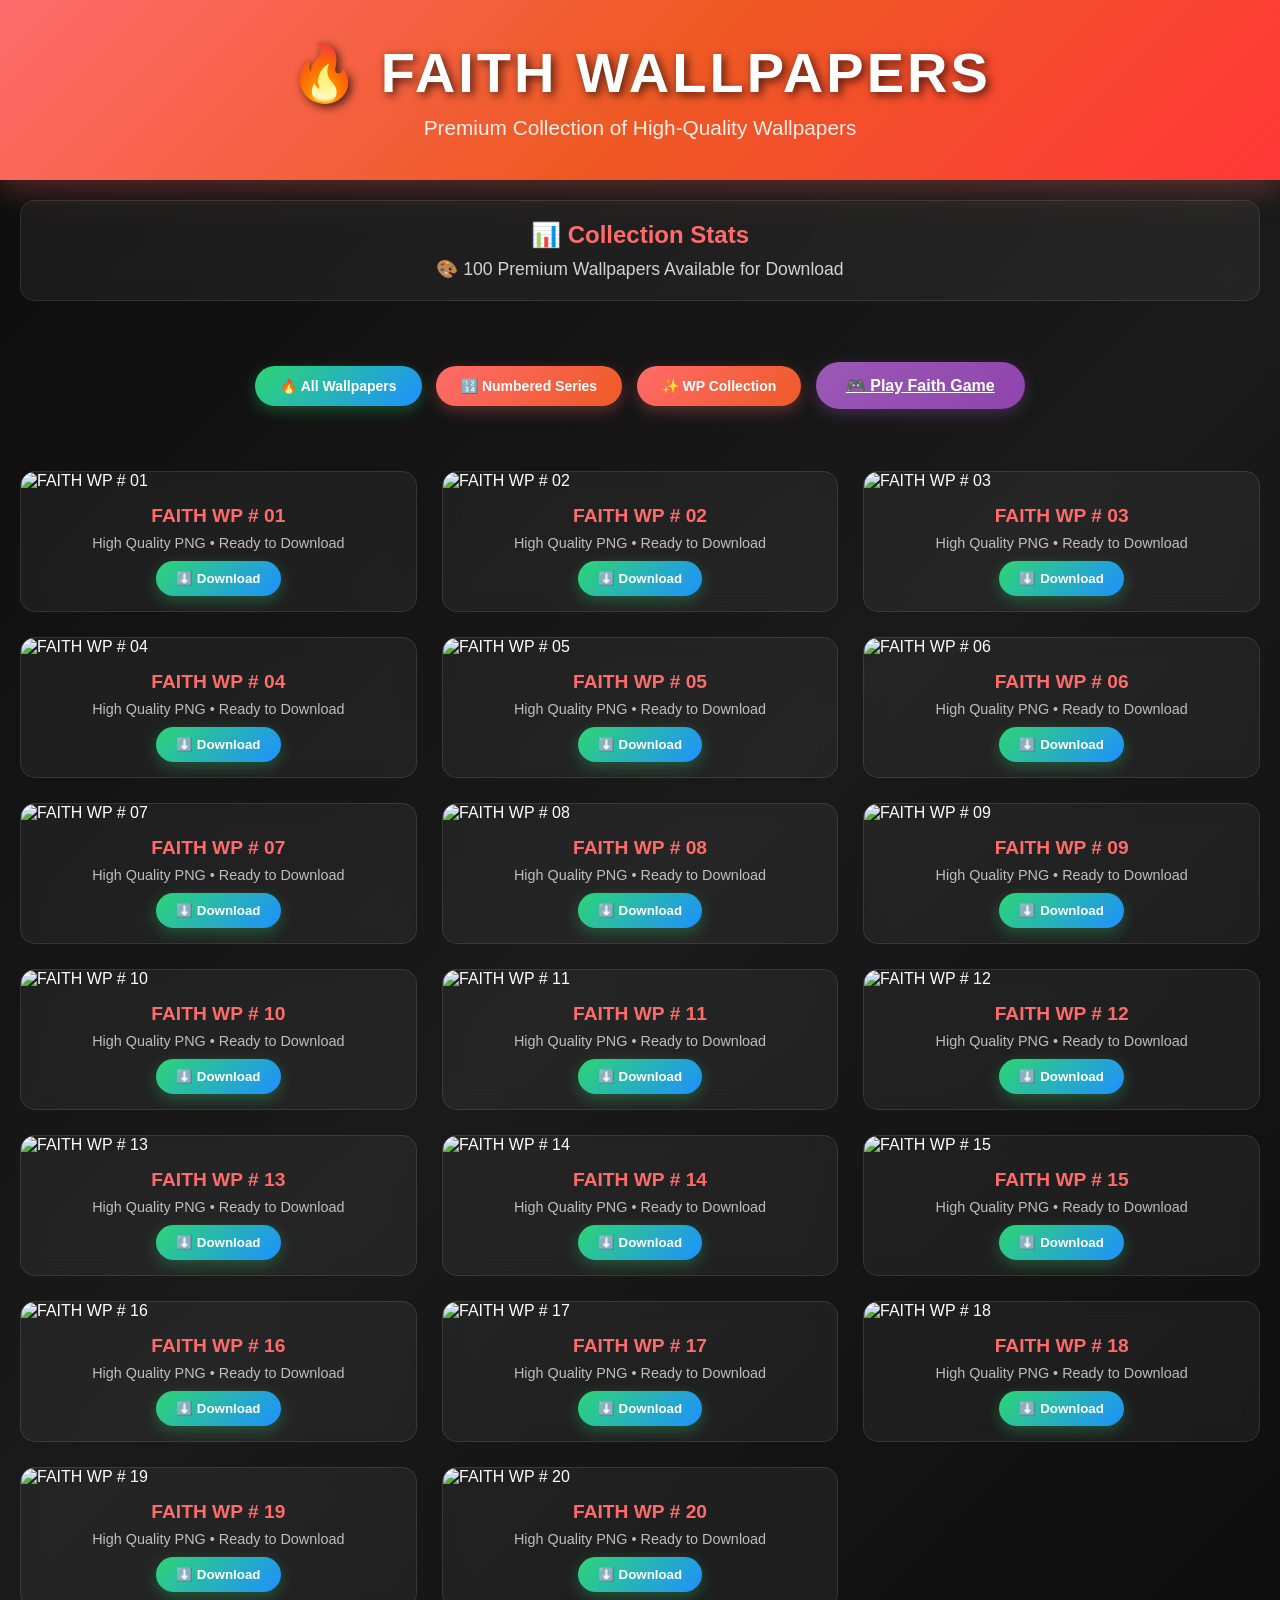
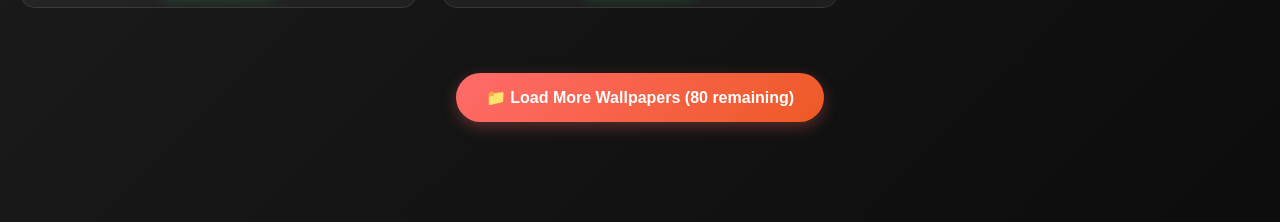
==== commit d313fd2c: "snake game addition" ====
--- a/index.html
+++ b/index.html
@@ -28,6 +28,7 @@
          <button class="filter-btn active" data-filter="all">🔥 All Wallpapers</button>
          <button class="filter-btn" data-filter="numbered">🔢 Numbered Series</button>
          <button class="filter-btn" data-filter="wp">✨ WP Collection</button>
+         <a href="game.html" class="filter-btn game-btn">🎮 Play Faith Game</a>
       </div>
 
       <!-- Loading -->
--- a/styles/regular.css
+++ b/styles/regular.css
@@ -405,4 +405,216 @@
        opacity: 1;
        transform: translateY(0);
     }
+ }
+
+ /* Load More Button */
+ .load-more-container {
+    grid-column: 1 / -1;
+    text-align: center;
+    padding: 40px 20px;
+ }
+
+ .load-more-btn {
+    background: linear-gradient(135deg, #ff6b6b, #ee5a24);
+    color: white;
+    border: none;
+    padding: 15px 30px;
+    border-radius: 25px;
+    cursor: pointer;
+    font-size: 16px;
+    font-weight: bold;
+    transition: all 0.3s ease;
+    box-shadow: 0 5px 15px rgba(255, 107, 107, 0.3);
+ }
+
+ .load-more-btn:hover {
+    transform: translateY(-2px);
+    box-shadow: 0 8px 25px rgba(255, 107, 107, 0.4);
+    background: linear-gradient(135deg, #ee5a24, #ff3838);
+ }
+
+ /* Game button styling for main page */
+ .game-btn {
+    background: linear-gradient(135deg, #9b59b6, #8e44ad) !important;
+    box-shadow: 0 5px 15px rgba(155, 89, 182, 0.3) !important;
+ }
+
+ .game-btn:hover {
+    box-shadow: 0 8px 25px rgba(155, 89, 182, 0.4) !important;
+ }
+
+ /* Game Page Styles */
+ .navigation {
+    padding: 20px;
+    text-align: center;
+ }
+
+ .nav-btn {
+    background: linear-gradient(135deg, #2ed573, #1e90ff);
+    color: white;
+    text-decoration: none;
+    padding: 12px 25px;
+    border-radius: 25px;
+    font-weight: bold;
+    transition: all 0.3s ease;
+    box-shadow: 0 5px 15px rgba(46, 213, 115, 0.3);
+    display: inline-block;
+ }
+
+ .nav-btn:hover {
+    transform: translateY(-2px);
+    box-shadow: 0 8px 25px rgba(46, 213, 115, 0.4);
+ }
+
+ .game-container {
+    max-width: 1200px;
+    margin: 0 auto;
+    padding: 40px 20px;
+ }
+
+ .game-content {
+    text-align: center;
+    background: rgba(255, 255, 255, 0.05);
+    border-radius: 15px;
+    padding: 40px;
+    backdrop-filter: blur(10px);
+    border: 1px solid rgba(255, 255, 255, 0.1);
+ }
+
+ .game-content h2 {
+    font-size: 2.5em;
+    margin-bottom: 15px;
+    color: #ff6b6b;
+ }
+
+ .game-area {
+    background: rgba(255, 255, 255, 0.03);
+    border-radius: 10px;
+    padding: 60px 20px;
+    margin: 30px 0;
+    border: 2px dashed rgba(255, 107, 107, 0.3);
+ }
+
+ .game-placeholder h3 {
+    color: #ff6b6b;
+    font-size: 2em;
+    margin-bottom: 15px;
+ }
+
+ .game-controls {
+    display: flex;
+    gap: 15px;
+    justify-content: center;
+    flex-wrap: wrap;
+    margin-top: 30px;
+ }
+
+ .game-btn {
+    background: linear-gradient(135deg, #ff6b6b, #ee5a24);
+    color: white;
+    border: none;
+    padding: 15px 30px;
+    border-radius: 25px;
+    cursor: pointer;
+    font-size: 16px;
+    font-weight: bold;
+    transition: all 0.3s ease;
+    box-shadow: 0 5px 15px rgba(255, 107, 107, 0.3);
+ }
+
+ .game-btn:hover {
+    transform: translateY(-2px);
+    box-shadow: 0 8px 25px rgba(255, 107, 107, 0.4);
+ }
+
+ .footer {
+    text-align: center;
+    padding: 40px 20px;
+    opacity: 0.7;
+    border-top: 1px solid rgba(255, 255, 255, 0.1);
+    margin-top: 40px;
+ }
+
+ /* Game button styling for main page */
+ .game-btn {
+    background: linear-gradient(135deg, #9b59b6, #8e44ad) !important;
+    box-shadow: 0 5px 15px rgba(155, 89, 182, 0.3) !important;
+ }
+
+ .game-btn:hover {
+    box-shadow: 0 8px 25px rgba(155, 89, 182, 0.4) !important;
+ }
+
+ /* Snake Game Specific Styles */
+ .snake-game-container {
+    display: flex;
+    flex-direction: column;
+    align-items: center;
+    gap: 20px;
+ }
+
+ .game-info {
+    display: flex;
+    flex-direction: column;
+    align-items: center;
+    gap: 10px;
+    margin-bottom: 20px;
+ }
+
+ .score-board {
+    display: flex;
+    gap: 30px;
+    font-size: 1.2em;
+    font-weight: bold;
+ }
+
+ .score-board span {
+    color: #ff6b6b;
+ }
+
+ .game-status {
+    font-size: 1.1em;
+    font-weight: bold;
+    color: #ffffff;
+    padding: 10px 20px;
+    background: rgba(255, 255, 255, 0.1);
+    border-radius: 10px;
+    border: 1px solid rgba(255, 107, 107, 0.3);
+ }
+
+ #gameCanvas {
+    border: 3px solid #ff6b6b;
+    border-radius: 10px;
+    background: rgba(0, 0, 0, 0.8);
+    box-shadow: 0 10px 30px rgba(255, 107, 107, 0.3);
+ }
+
+ .game-instructions {
+    text-align: center;
+    margin-top: 15px;
+    opacity: 0.8;
+ }
+
+ .game-instructions p {
+    margin: 5px 0;
+    font-size: 0.9em;
+ }
+
+ /* Responsive design for game */
+ @media (max-width: 768px) {
+    #gameCanvas {
+       width: 300px;
+       height: 300px;
+    }
+
+    .score-board {
+       flex-direction: column;
+       gap: 10px;
+       text-align: center;
+    }
+
+    .game-controls {
+       flex-direction: column;
+       align-items: center;
+    }
  }
